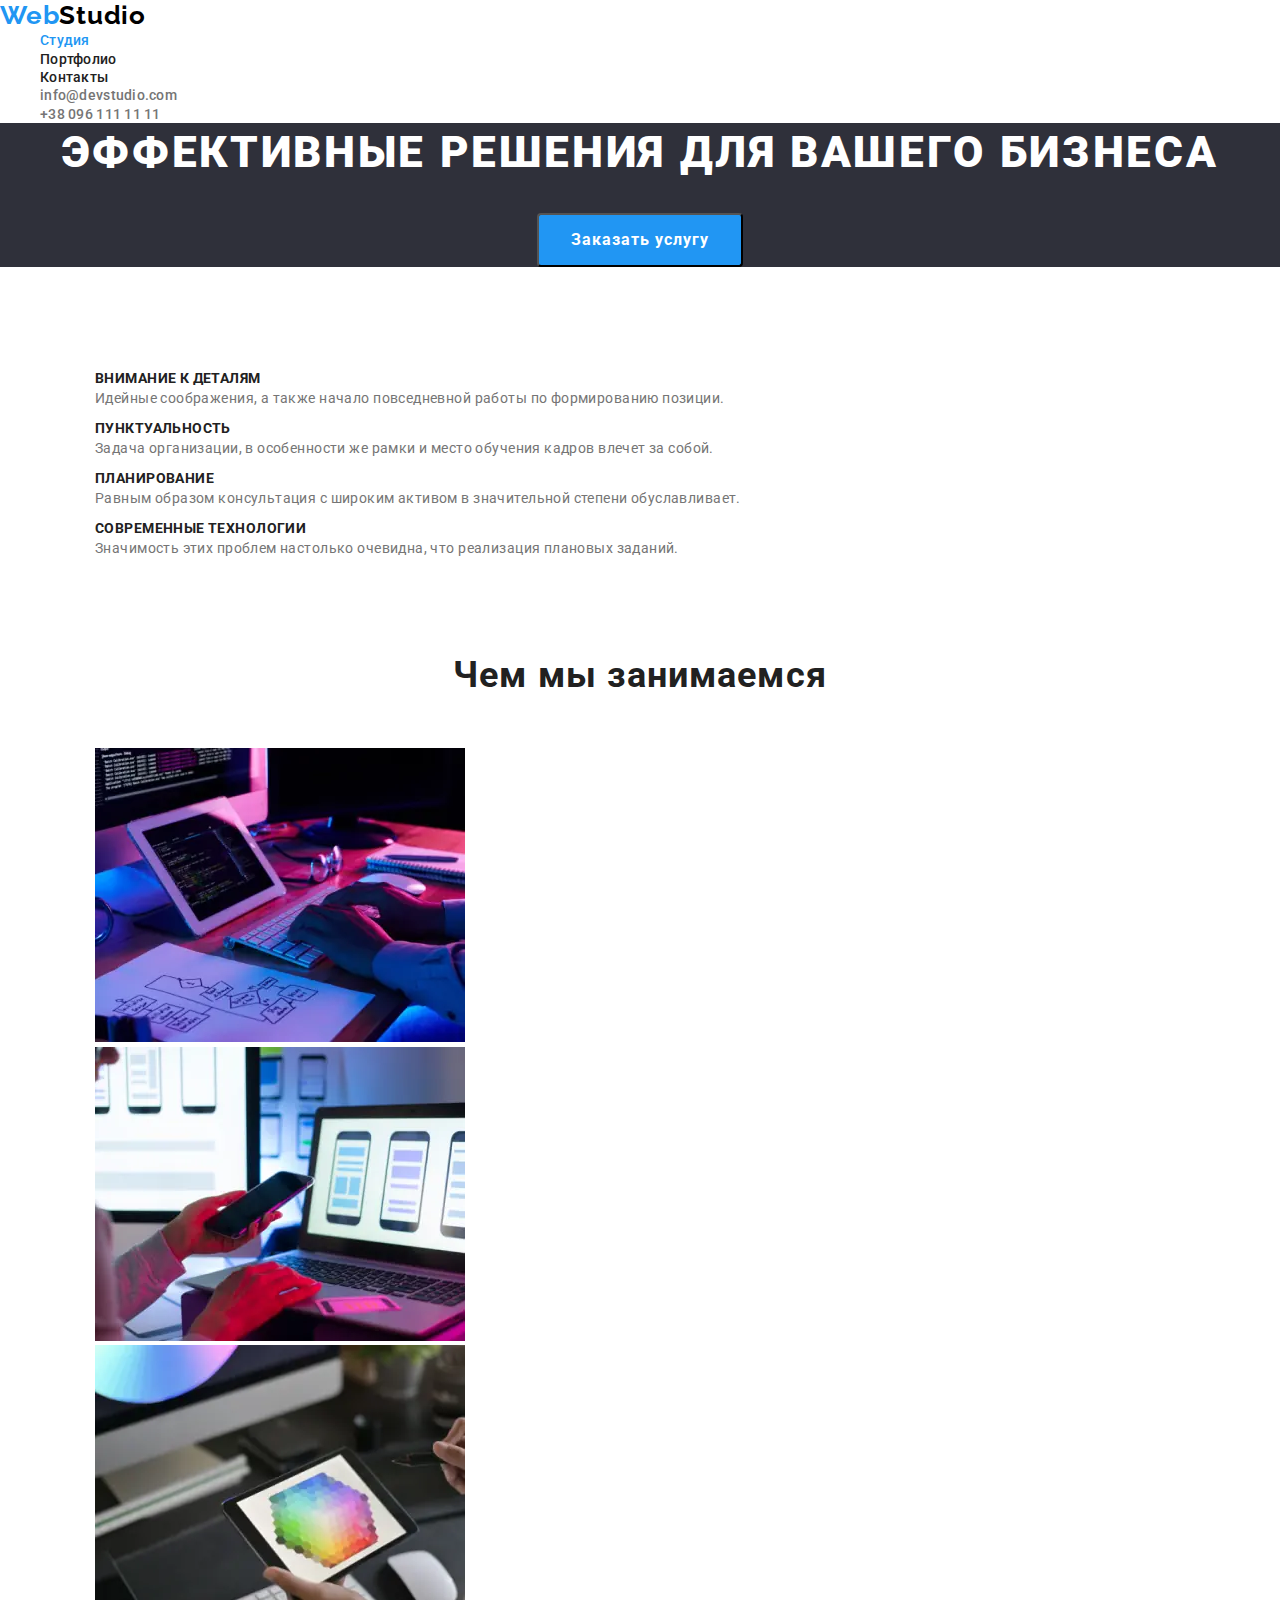
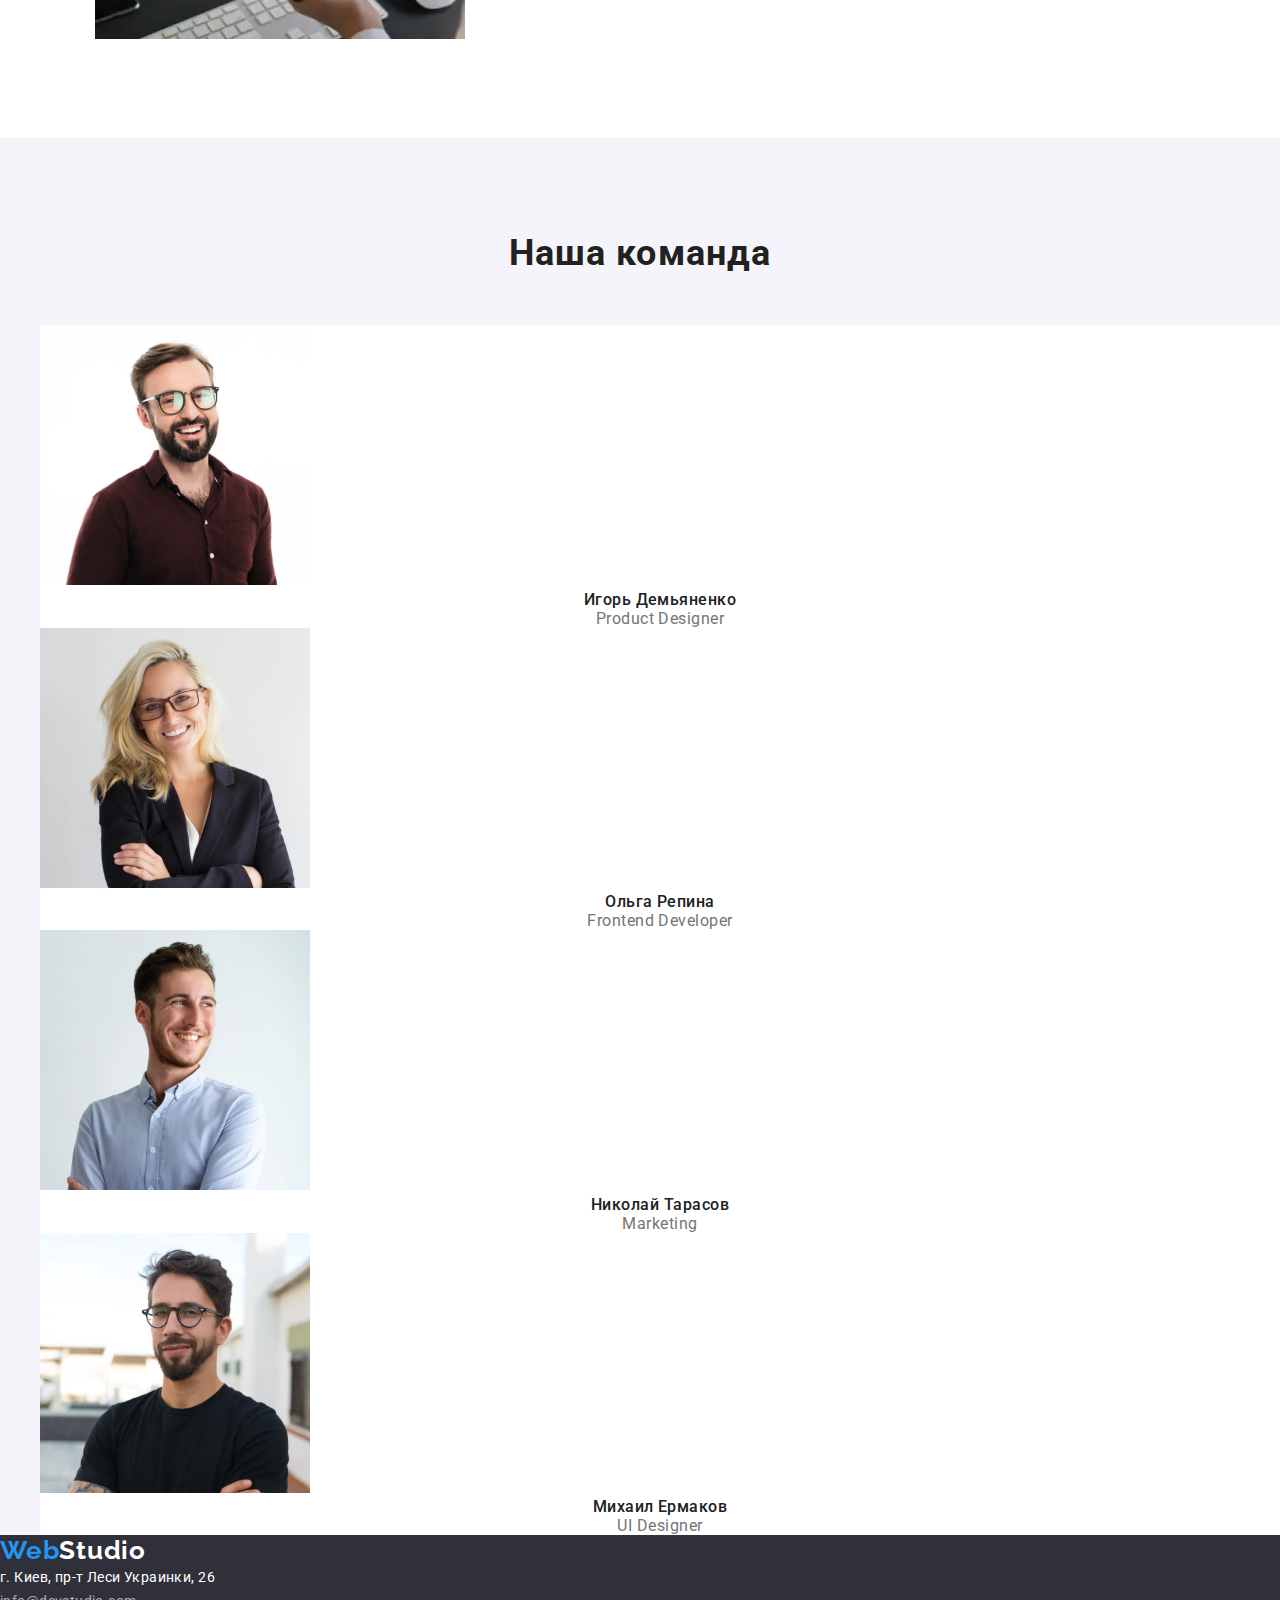
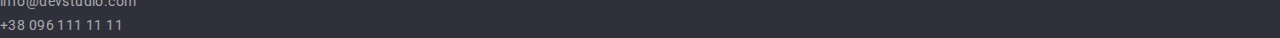
==== index.html @ 90b4efe0 "сделал отступы для 3 секций ( без Команда)" ====
<!DOCTYPE html>
<html lang="ru">
  <head>
    <meta charset="UTF-8" />
    <meta http-equiv="X-UA-Compatible" content="IE=edge" />
    <meta name="viewport" content="width=device-width, initial-scale=1.0" />
    <title>Студия</title>
    <link rel="preconnect" href="https://fonts.googleapis.com" />
    <link rel="preconnect" href="https://fonts.gstatic.com" crossorigin />
    <link
      href="https://fonts.googleapis.com/css2?family=Raleway:wght@700&family=Roboto:wght@400;500;700;900&display=swap"
      rel="stylesheet"
    />
    <link
      rel="stylesheet"
      href="https://cdnjs.cloudflare.com/ajax/libs/modern-normalize/1.1.0/modern-normalize.min.css"
    />
    <link rel="stylesheet" href="./css/styles.css" />
  </head>
  <body>
    <!--Хедер-->
    <header>
      <nav class="navigation">
        <a class="logo-link" href="./index.html">Web<span class="header-logo">Studio</span></a>
        <ul class="list">
          <li><a class="nav-links current" href="./index.html">Студия</a></li>
          <li><a class="nav-links" href="./portfolio.html">Портфолио</a></li>
          <li><a class="nav-links" href="Контакты">Контакты</a></li>
        </ul>
      </nav>
      <ul class="list">
        <li>
          <a class="active-links" href="mailto:info@devstudio.com">info@devstudio.com</a>
        </li>
        <li>
          <a class="active-links" href="tel:380961111111">+38 096 111 11 11</a>
        </li>
      </ul>
    </header>
    <main>
      <!--Герой-->
      <section class="hero">
        <h1 class="hero-title">Эффективные решения для вашего бизнеса</h1>
        <button class="hero-button" type="button">Заказать услугу</button>
      </section>
      <!--Преимущества-->
      <section class="benefits">
        <div class="container">
          <h2 class="section-title" hidden>Преимущества</h2>
          <ul class="list">
            <li>
              <h3 class="subtitle">Внимание к деталям</h3>
              <p class="text">
                Идейные соображения, а также начало повседневной работы по формированию позиции.
              </p>
            </li>
            <li>
              <h3 class="subtitle">Пунктуальность</h3>
              <p class="text">
                Задача организации, в особенности же рамки и место обучения кадров влечет за собой.
              </p>
            </li>
            <li>
              <h3 class="subtitle">Планирование</h3>
              <p class="text">
                Равным образом консультация с широким активом в значительной степени обуславливает.
              </p>
            </li>
            <li>
              <h3 class="subtitle">Современные технологии</h3>
              <p class="text">
                Значимость этих проблем настолько очевидна, что реализация плановых заданий.
              </p>
            </li>
          </ul>
        </div>
      </section>
      <!--Примеры работ-->
      <section class="gallery">
        <div class="container">
          <h2 class="section-title">Чем мы занимаемся</h2>
          <ul class="list">
            <li>
              <img
                class="gallery-img"
                src="./images/gallery/box-1-web.webp"
                alt="Комп"
                width="370"
                height="294"
              />
            </li>
            <li>
              <img
                class="gallery-img"
                src="./images/gallery/box-2-web.webp"
                alt="Смартфон"
                width="370"
                height="294"
              />
            </li>
            <li>
              <img
                class="gallery-img"
                src="./images/gallery/box-3-web.webp"
                alt="Планшет"
                width="370"
                height="294"
              />
            </li>
          </ul>
        </div>
      </section>
      <!--Команда-->
      <section class="team">
        <h2 class="section-title">Наша команда</h2>
        <ul class="list">
          <li class="item">
            <img
              class="member-img"
              src="./images/team/img-1-web.webp"
              alt="Игорь Демьяненко"
              width="270"
              height="260"
            />
            <h3 class="member">Игорь Демьяненко</h3>
            <p lang="en" class="text">Product Designer</p>
          </li>
          <li class="item">
            <img
              class="member-img"
              src="./images/team/img-2-web.webp"
              alt="Ольга Репина"
              width="270"
              height="260"
            />

            <h3 class="member">Ольга Репина</h3>
            <p lang="en" class="text">Frontend Developer</p>
          </li>
          <li class="item">
            <img
              class="member-img"
              src="./images/team/img-3-web.webp"
              alt="Николай Тарасов"
              width="270"
              height="260"
            />

            <h3 class="member">Николай Тарасов</h3>
            <p lang="en" class="text">Marketing</p>
          </li>
          <li class="item">
            <img
              class="member-img"
              src="./images/team/img-4-web.webp"
              alt="Михаил Ермаков"
              width="270"
              height="260"
            />

            <h3 class="member">Михаил Ермаков</h3>
            <p lang="en" class="text">UI Designer</p>
          </li>
        </ul>
      </section>
    </main>
    <!--Футер-->
    <footer class="footer">
      <a class="logo-link" href="./index.html">Web<span class="footer-logo">Studio</span></a>
      <address class="adress">
        <p class="text">г. Киев, пр-т Леси Украинки, 26</p>
        <a class="link" href="mailto:info@devstudio.com">info@devstudio.com</a><br />
        <a class="link" href="tel:+380961111111">+38 096 111 11 11</a>
      </address>
    </footer>
  </body>
</html>
---- css/styles.css ----
:root {
    --title-text-color: #212121;
    --primery-text-color: #757575;
    --accent-test-color: #FFFFFF;
    --accent-color: #2196F3;
    --hero-buton-hover: #188CE8;
    --primary-backgound-color: #FFFFFF;
    --main-backgound-color: #E5E5E5;
    --team-backgound-color: #F5F4FA;
    --footer-backgound-color: #2F303A;
    --heder-logo-color: #000000;
    --adress-color: rgba(255, 255, 255, 0.6)
    }
body {
    background-color:
     var(--primary-backgound-color);
     color: var(--primery-text-color);
     font-family: Roboto, sans-serif; 
}  
.list { list-style: none;
}
h1, h2, h3, p, ul {
    margin-bottom: 0px;
    margin-top: 0px;
   
}

/* лого */
.logo-link,
.header-logo,
.footer-logo {
font-family: Raleway;
font-weight: 700;
font-size: 26px;
line-height: 1.2;
letter-spacing: 0.03em;
text-decoration: none;
}
.logo-link {
    color: var(--accent-color);
}

.header-logo {
    color: var(--heder-logo-color);
}

.footer-logo {
    color: var(--accent-test-color);
}
/* навигация */
.nav-links,
.active-links {
    color:var(--title-text-color);
    font-weight: 500;
    font-size: 14px;
    line-height: 1.14;
    letter-spacing: 0.02em;
    text-decoration: none;
} 
.nav-links:hover,
.nav-links:focus {
   color: var(--accent-color);
}
.nav-links.current {
    color: var(--accent-color);
}

.active-links {
    color: var(--primery-text-color);
}
.active-links:hover, 
.active-links:focus {
    color: var(--accent-color);
}
/* герой */
.hero {
    background-color: #2F303A;
    text-align: center;
    margin-bottom: 94px;
}
.hero-title {
    color: var(--accent-test-color);
    font-weight: 900;
    font-size: 44px;
    line-height: 1.36;
    
    letter-spacing: 0.06em;
    text-transform: uppercase;
    padding-bottom: 30px;
}
.hero-button {
    color: var(--accent-test-color);
    background: var(--accent-color);
    font-family: inherit; 
    font-weight: 700;
    font-size: 16px;
    line-height: 1.87;
    letter-spacing: 0.06em;
    cursor: pointer;
    border-radius: 4px;
    padding: 10px 32px;
}
.hero-button:hover,
.hero-button:focus {
    background-color:var(--hero-buton-hover);
}

/* секции */
.section-title {
    color: var(--title-text-color);
    font-weight: 700;
    font-size: 36px;
    line-height: 1.22;
    text-align: center;
    letter-spacing: 0.03em;
    padding-bottom: 50px;
}
.container {
    width: 1200px;
    margin-left: auto;
    margin-right: auto;
    padding-left: 15px;
    padding-right: 15px;
   
    margin-bottom: 94px;
}
/* Преимущества */
.benefits {
  
}
.benefits .subtitle {
    color: var(--title-text-color);
}
.benefits .subtitle {
    font-weight: 700;
    font-size: 14px;
    line-height: 1.14;
    letter-spacing: 0.03em;
    text-transform: uppercase;
    padding-top: 10px;
}
.benefits .text {
    font-size: 14px;
    line-height: 1.71;
    letter-spacing: 0.03em;
}
/* Команда */
.team {
    background-color: var(--team-backgound-color);
}
.team .section-title  {
    padding-top: 94px;
}
.team .item {
    background: var(--primary-backgound-color);
}
.team .member {
    color: var(--title-text-color);
    font-weight: 500;
    font-size: 16px;
    line-height: 1.19;  
    text-align: center;
    letter-spacing: 0.03em;
}
    .team .text {
    font-size: 16px;
    line-height: 1.19;
    text-align: center;
    letter-spacing: 0.03em;
} 

/* футер */
.footer {
    background-color: var(--footer-backgound-color);
}
.adress {
    font-style: normal;
    font-size: 14px;
    line-height: 1.71;
    letter-spacing: 0.03em;
}
.adress .text {
    color: var(--accent-test-color);
}
.adress .link {
    color: var(--adress-color);
    text-decoration: none;
}
/* клопки порфолио */
.active-btn {
    background-color:var(--team-backgound-color);
    color: var(--title-text-color);
    font-family: inherit;
    font-weight: 500;
    font-size: 16px;
    line-height: 1.62;
    letter-spacing: 0.03em;
    cursor: pointer;
    border-radius: 4px;
    padding: 6px 22px;
}
.active-btn.current {
    color: var(--accent-test-color); 
    background-color: var(--accent-color);
}
.active-btn:hover,
.active-btn:focus {
    background-color: var(--accent-color);
    color:var(--accent-test-color);    
}
/* работы */
.works .link {
    text-decoration: none;
}
.work-title {
    color: var(--title-text-color);
    font-weight: 700;
    font-size: 18px;
    line-height: 2;
    letter-spacing: 0.06em;
}
.work-text {
    color: var(--primery-text-color);
    font-size: 16px;
    line-height: 1.88;
    letter-spacing: 0.03em;
}





/* цвет второстепенного текста #212121*/
/* цвет заголовков текста #757575 */
/* цвет акцента #2196F3 */
/* цвет белого текста #FFFFFF */
/* цвет черной части лого в хедере #000000 */
/* цвет основного main фона #FFFFFF */
/* цвет основного main фона #E5E5E5 */
/* цвет дополнтительного фона #F5F4FA */
/* цвет фона хедера #FFFFFF */
/* цвет фона футера #2F303A */
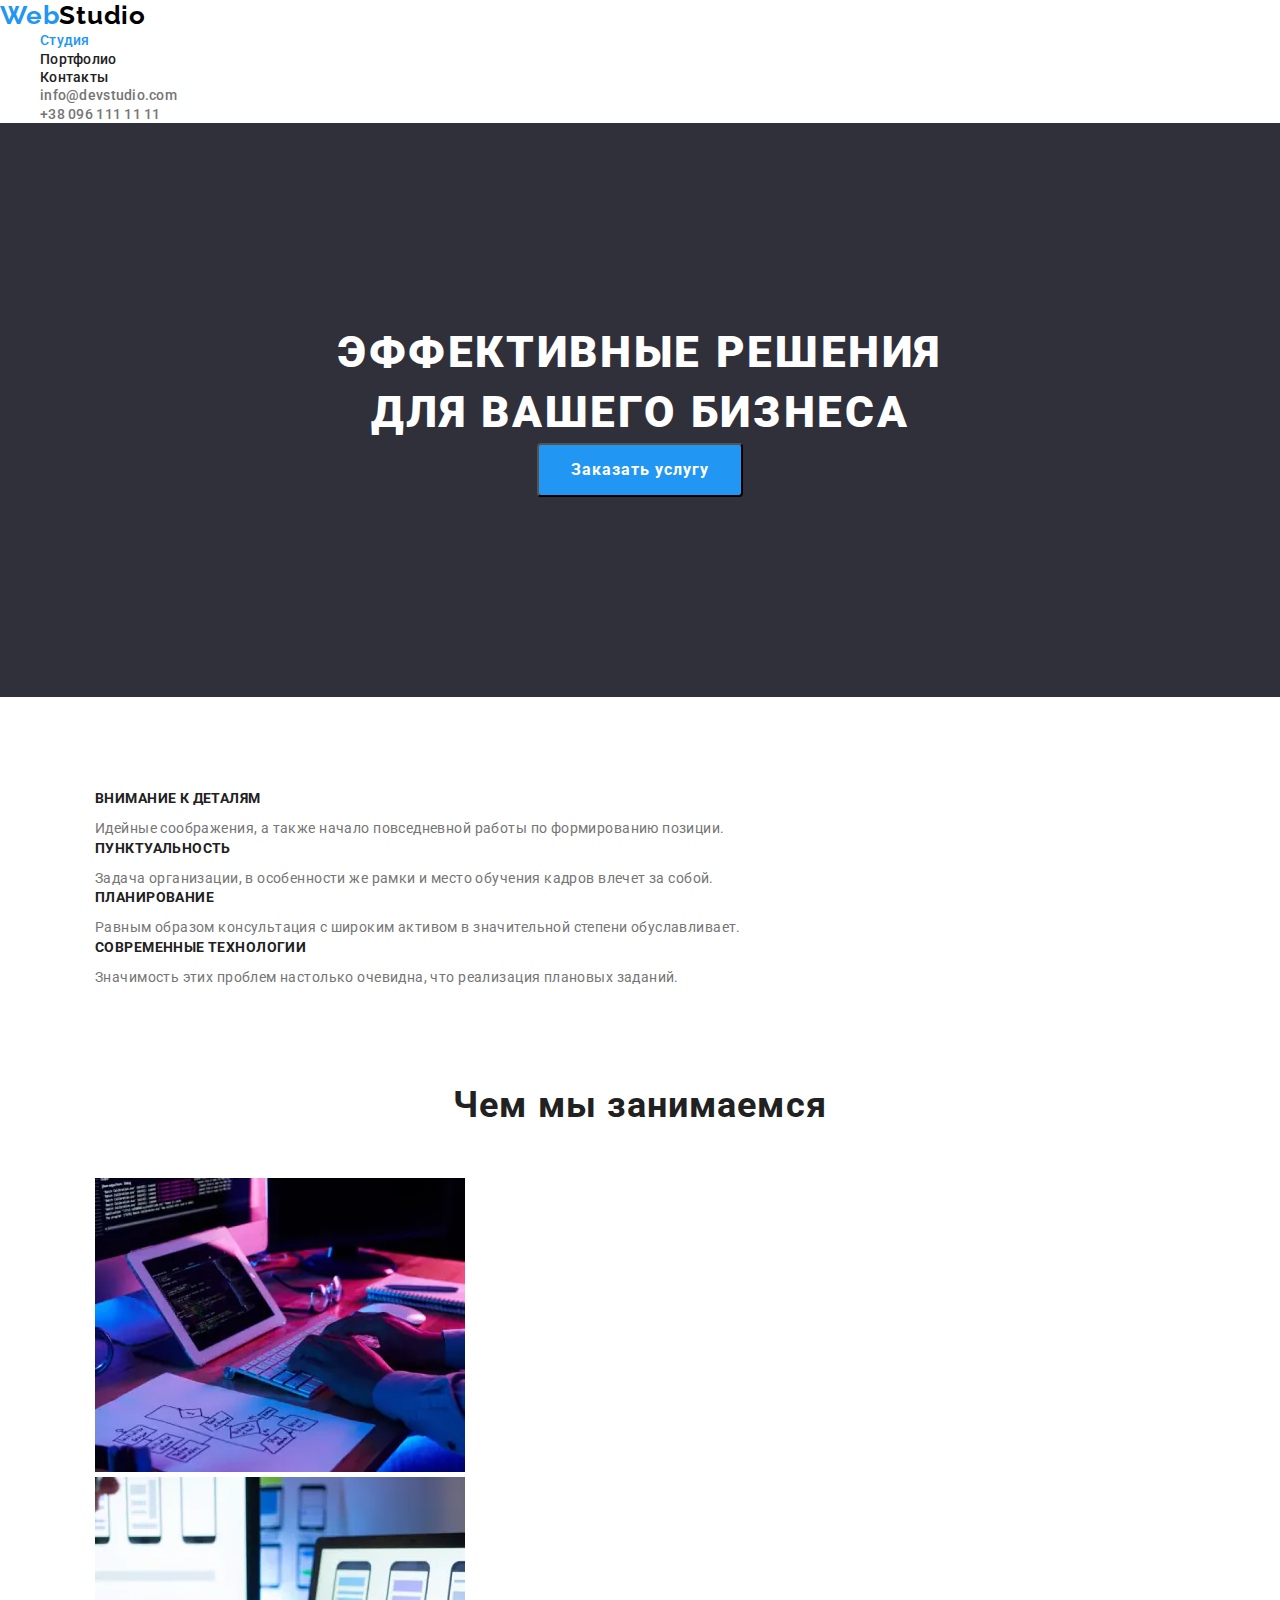
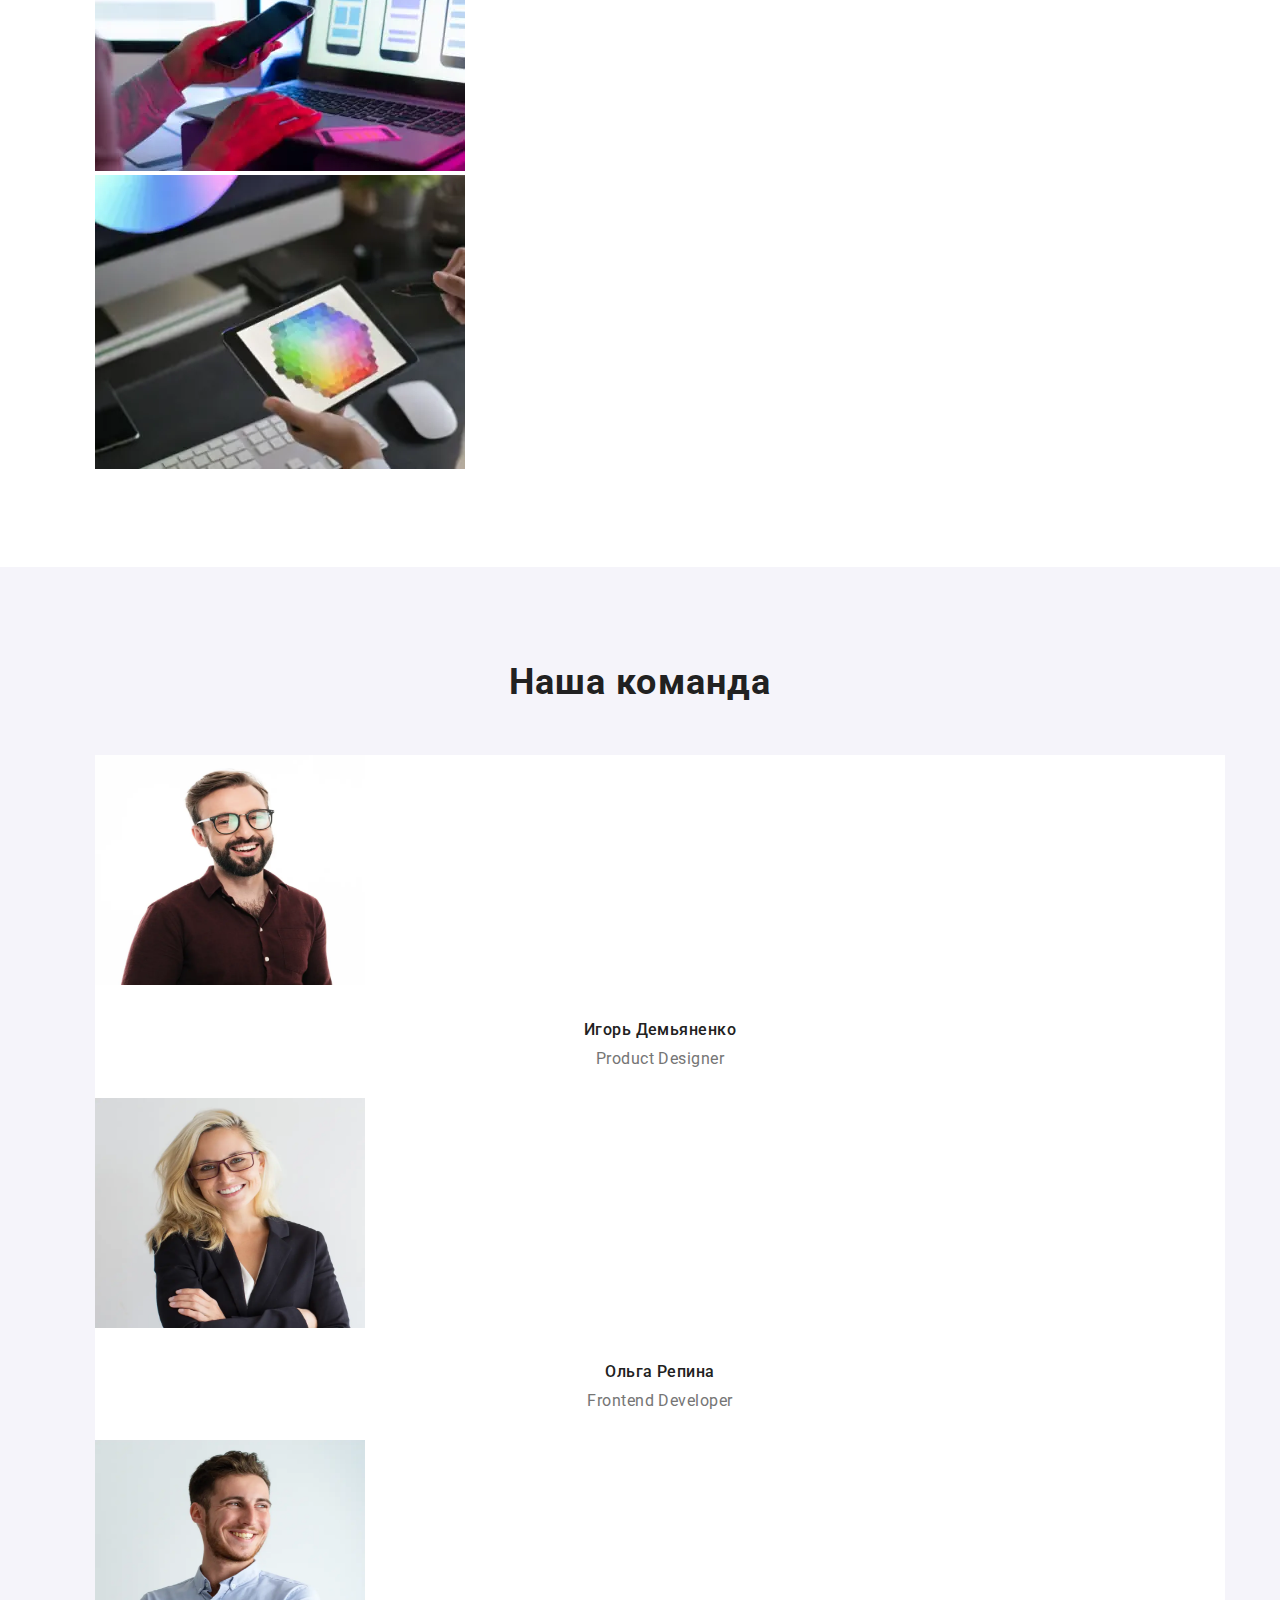
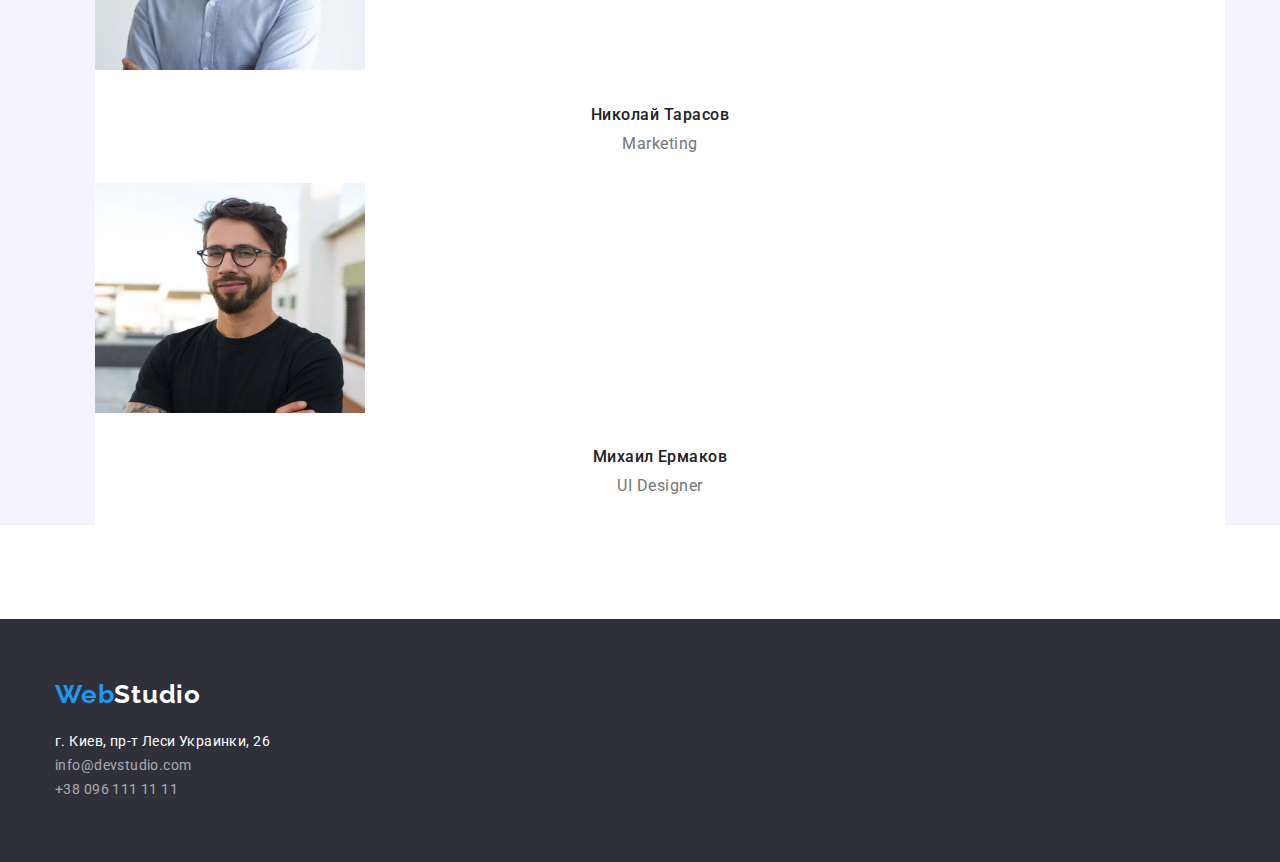
==== commit f311dad7: "сделал отступы Команда и футер" ====
--- a/index.html
+++ b/index.html
@@ -40,8 +40,13 @@
     <main>
       <!--Герой-->
       <section class="hero">
-        <h1 class="hero-title">Эффективные решения для вашего бизнеса</h1>
-        <button class="hero-button" type="button">Заказать услугу</button>
+        <div class="container">
+          <h1 class="hero-title">
+            Эффективные решения <br />
+            для вашего бизнеса
+          </h1>
+          <button class="hero-button" type="button">Заказать услугу</button>
+        </div>
       </section>
       <!--Преимущества-->
       <section class="benefits">
@@ -112,66 +117,70 @@
       </section>
       <!--Команда-->
       <section class="team">
-        <h2 class="section-title">Наша команда</h2>
-        <ul class="list">
-          <li class="item">
-            <img
-              class="member-img"
-              src="./images/team/img-1-web.webp"
-              alt="Игорь Демьяненко"
-              width="270"
-              height="260"
-            />
-            <h3 class="member">Игорь Демьяненко</h3>
-            <p lang="en" class="text">Product Designer</p>
-          </li>
-          <li class="item">
-            <img
-              class="member-img"
-              src="./images/team/img-2-web.webp"
-              alt="Ольга Репина"
-              width="270"
-              height="260"
-            />
+        <div class="container">
+          <h2 class="section-title">Наша команда</h2>
+          <ul class="list">
+            <li class="item">
+              <img
+                class="member-img"
+                src="./images/team/img-1-web.webp"
+                alt="Игорь Демьяненко"
+                width="270"
+                height="260"
+              />
+              <h3 class="member">Игорь Демьяненко</h3>
+              <p lang="en" class="text">Product Designer</p>
+            </li>
+            <li class="item">
+              <img
+                class="member-img"
+                src="./images/team/img-2-web.webp"
+                alt="Ольга Репина"
+                width="270"
+                height="260"
+              />
 
-            <h3 class="member">Ольга Репина</h3>
-            <p lang="en" class="text">Frontend Developer</p>
-          </li>
-          <li class="item">
-            <img
-              class="member-img"
-              src="./images/team/img-3-web.webp"
-              alt="Николай Тарасов"
-              width="270"
-              height="260"
-            />
+              <h3 class="member">Ольга Репина</h3>
+              <p lang="en" class="text">Frontend Developer</p>
+            </li>
+            <li class="item">
+              <img
+                class="member-img"
+                src="./images/team/img-3-web.webp"
+                alt="Николай Тарасов"
+                width="270"
+                height="260"
+              />
 
-            <h3 class="member">Николай Тарасов</h3>
-            <p lang="en" class="text">Marketing</p>
-          </li>
-          <li class="item">
-            <img
-              class="member-img"
-              src="./images/team/img-4-web.webp"
-              alt="Михаил Ермаков"
-              width="270"
-              height="260"
-            />
+              <h3 class="member">Николай Тарасов</h3>
+              <p lang="en" class="text">Marketing</p>
+            </li>
+            <li class="item">
+              <img
+                class="member-img"
+                src="./images/team/img-4-web.webp"
+                alt="Михаил Ермаков"
+                width="270"
+                height="260"
+              />
 
-            <h3 class="member">Михаил Ермаков</h3>
-            <p lang="en" class="text">UI Designer</p>
-          </li>
-        </ul>
+              <h3 class="member">Михаил Ермаков</h3>
+              <p lang="en" class="text">UI Designer</p>
+            </li>
+          </ul>
+        </div>
       </section>
     </main>
     <!--Футер-->
     <footer class="footer">
-      <a class="logo-link" href="./index.html">Web<span class="footer-logo">Studio</span></a>
-      <address class="adress">
-        <p class="text">г. Киев, пр-т Леси Украинки, 26</p>
-        <a class="link" href="mailto:info@devstudio.com">info@devstudio.com</a><br />
-        <a class="link" href="tel:+380961111111">+38 096 111 11 11</a>
-      </address>
+      <div class="footer-container">
+        <a class="logo-link" href="./index.html">Web<span class="footer-logo">Studio</span></a>
+        <address class="adress">
+          <p class="text">г. Киев, пр-т Леси Украинки, 26</p>
+          <a class="link" href="mailto:info@devstudio.com">info@devstudio.com</a><br />
+          <a class="link" href="tel:+380961111111">+38 096 111 11 11</a>
+        </address>
+      </div>
     </footer>
   </body>
 </html>
--- a/css/styles.css
+++ b/css/styles.css
@@ -24,7 +24,7 @@
     margin-top: 0px;
    
 }
-
+/* heder */
 /* лого */
 .logo-link,
 .header-logo,
@@ -47,7 +47,6 @@
 .footer-logo {
     color: var(--accent-test-color);
 }
-/* навигация */
 .nav-links,
 .active-links {
     color:var(--title-text-color);
@@ -75,18 +74,20 @@
 /* герой */
 .hero {
     background-color: #2F303A;
-    text-align: center;
-    margin-bottom: 94px;
-}
+}
+.hero .container {
+    text-align: center;
+    padding-top: 200px;
+    padding-bottom: 200px;
+}
+
 .hero-title {
     color: var(--accent-test-color);
     font-weight: 900;
     font-size: 44px;
     line-height: 1.36;
-    
     letter-spacing: 0.06em;
     text-transform: uppercase;
-    padding-bottom: 30px;
 }
 .hero-button {
     color: var(--accent-test-color);
@@ -121,7 +122,6 @@
     margin-right: auto;
     padding-left: 15px;
     padding-right: 15px;
-   
     margin-bottom: 94px;
 }
 /* Преимущества */
@@ -137,7 +137,7 @@
     line-height: 1.14;
     letter-spacing: 0.03em;
     text-transform: uppercase;
-    padding-top: 10px;
+    padding-bottom: 10px;
 }
 .benefits .text {
     font-size: 14px;
@@ -154,6 +154,9 @@
 .team .item {
     background: var(--primary-backgound-color);
 }
+.member-img {
+    padding-bottom: 30px;
+}
 .team .member {
     color: var(--title-text-color);
     font-weight: 500;
@@ -161,23 +164,34 @@
     line-height: 1.19;  
     text-align: center;
     letter-spacing: 0.03em;
+    padding-bottom: 10px;
 }
     .team .text {
     font-size: 16px;
     line-height: 1.19;
     text-align: center;
     letter-spacing: 0.03em;
+    padding-bottom: 30px;
+    
 } 
 
 /* футер */
 .footer {
     background-color: var(--footer-backgound-color);
 }
+.footer-container {
+    width: 1200px;
+    margin-left: auto;
+    margin-right: auto;
+    padding: 60px 15px;
+    }
+
 .adress {
     font-style: normal;
     font-size: 14px;
     line-height: 1.71;
-    letter-spacing: 0.03em;
+    letter-spacing: 0.03em; 
+    padding-top: 20px; 
 }
 .adress .text {
     color: var(--accent-test-color);
@@ -185,6 +199,7 @@
 .adress .link {
     color: var(--adress-color);
     text-decoration: none;
+    padding-top: 9px;
 }
 /* клопки порфолио */
 .active-btn {
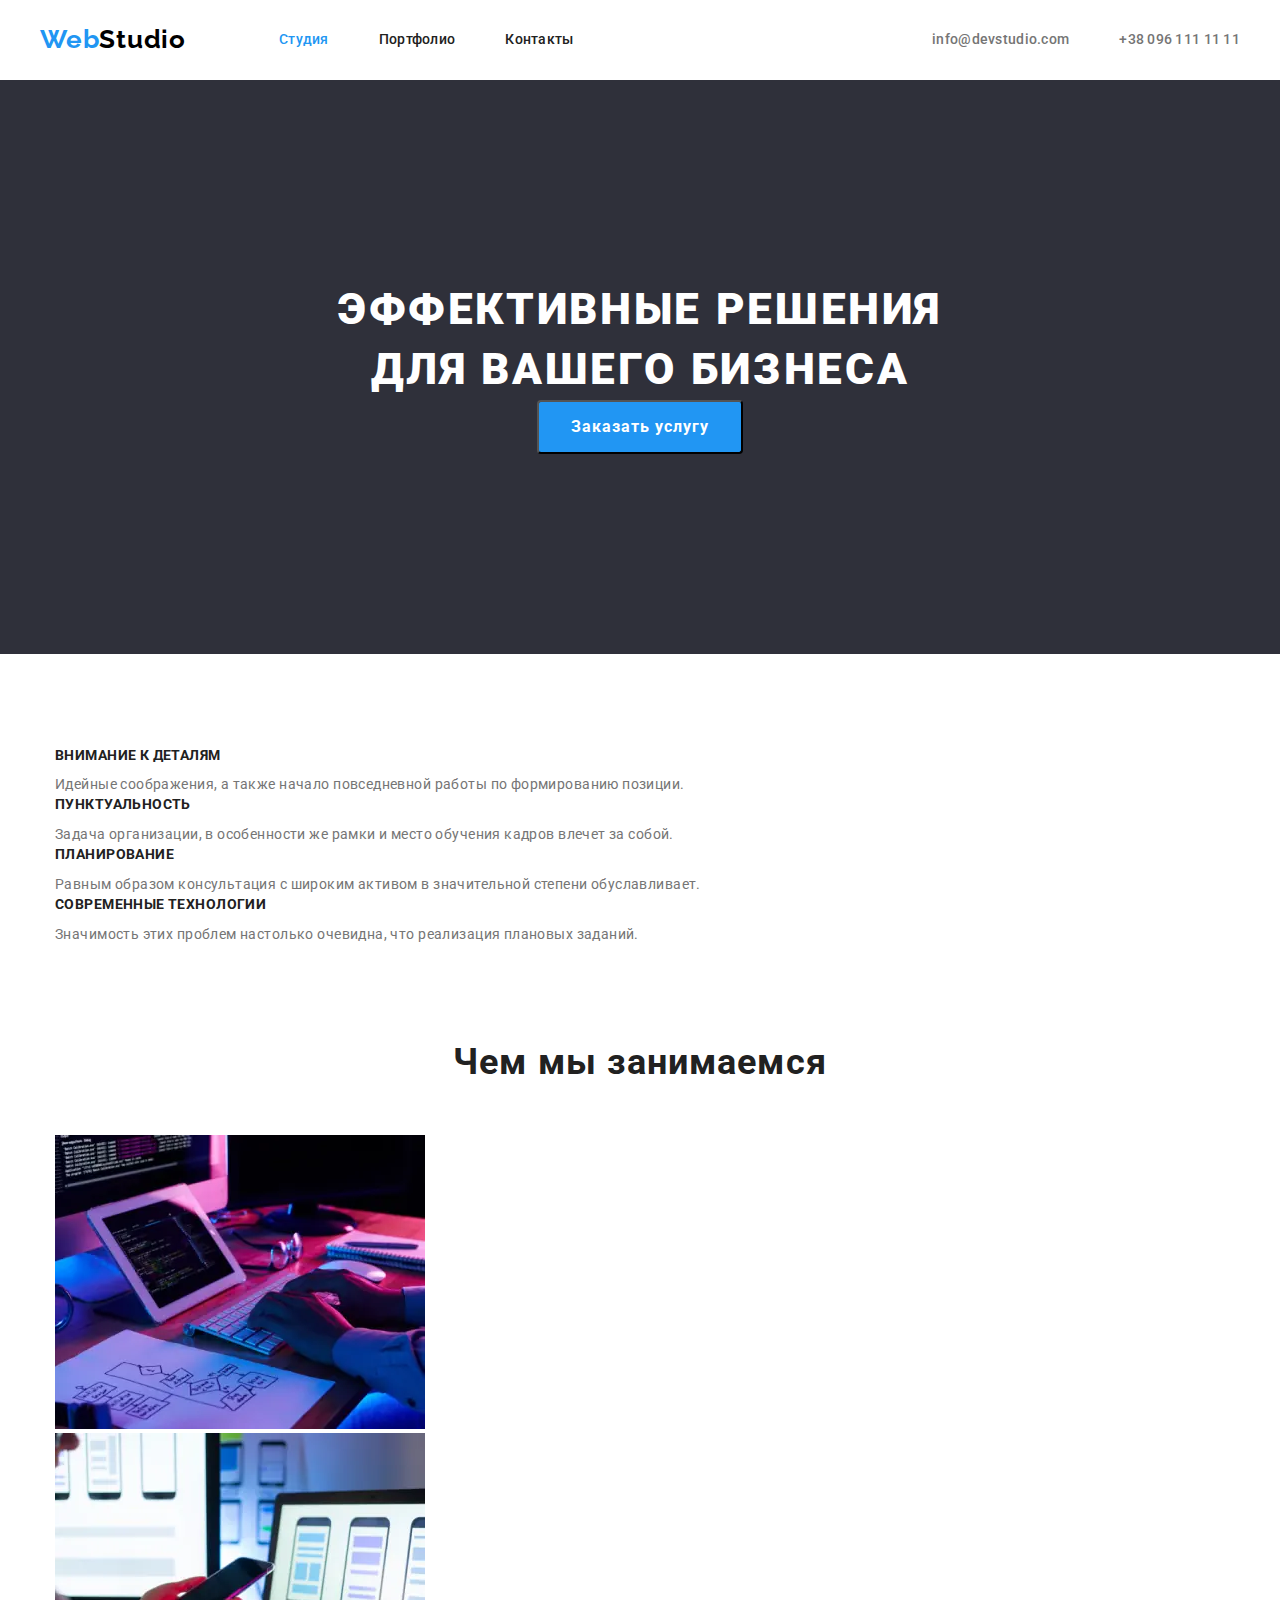
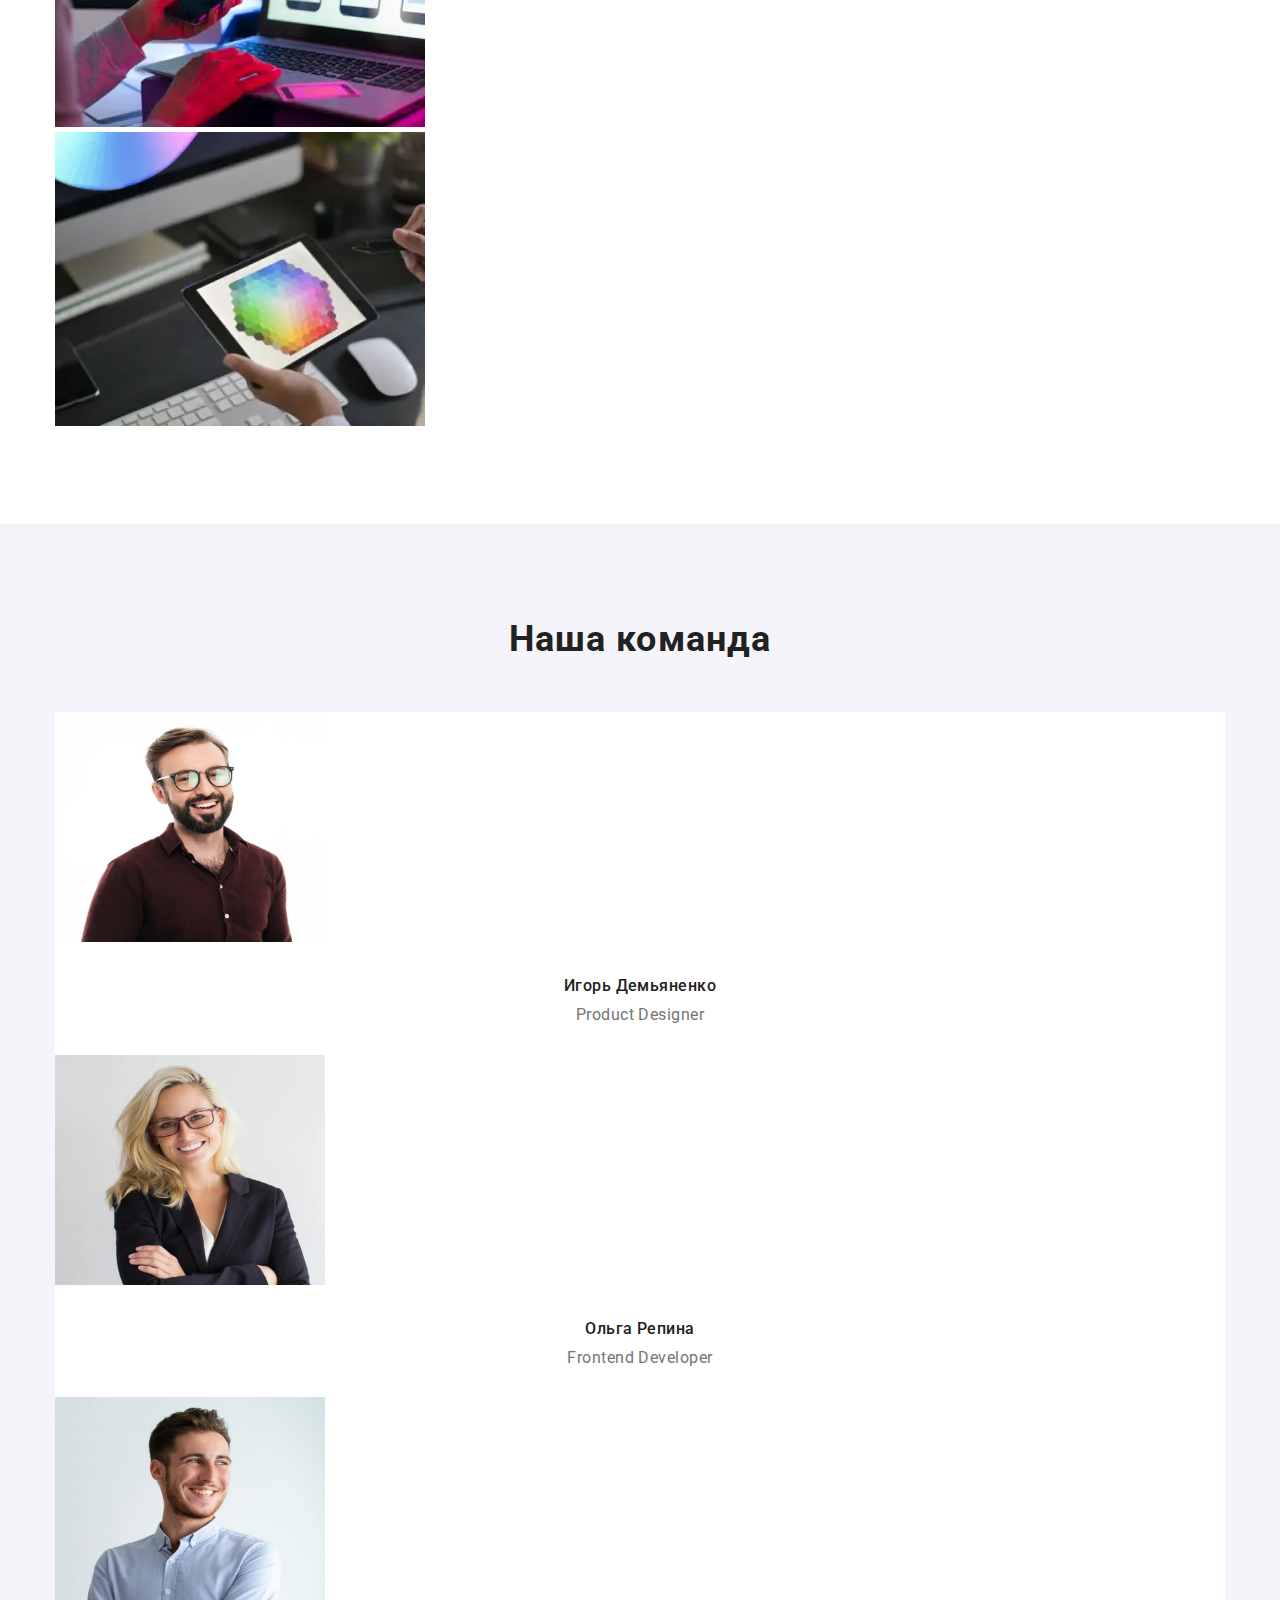
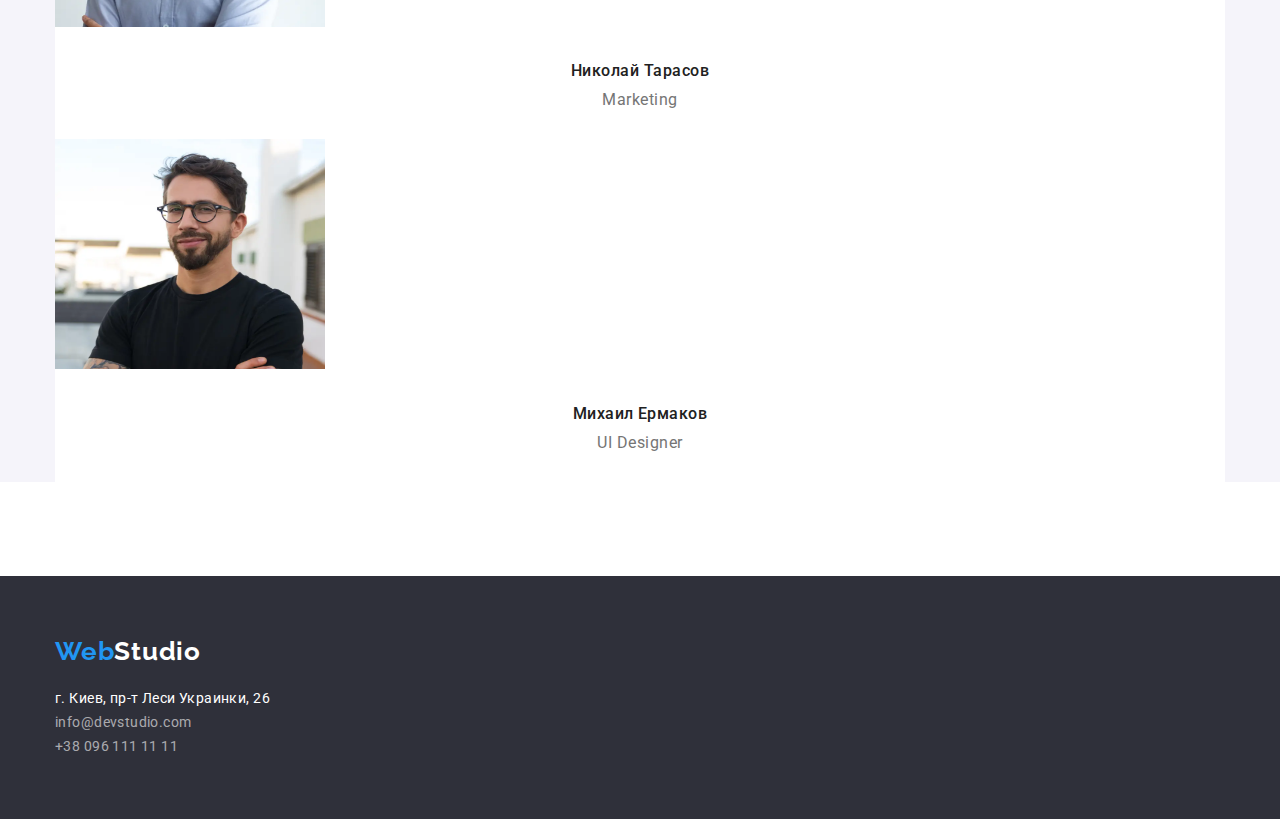
==== commit 98161d0b: "сделал хедер" ====
--- a/index.html
+++ b/index.html
@@ -20,22 +20,24 @@
   <body>
     <!--Хедер-->
     <header>
-      <nav class="navigation">
+      <div class="header-container">
         <a class="logo-link" href="./index.html">Web<span class="header-logo">Studio</span></a>
-        <ul class="list">
-          <li><a class="nav-links current" href="./index.html">Студия</a></li>
-          <li><a class="nav-links" href="./portfolio.html">Портфолио</a></li>
-          <li><a class="nav-links" href="Контакты">Контакты</a></li>
+        <nav class="nav">
+          <ul class="list">
+            <li class="item"><a class="nav-links current" href="./index.html">Студия</a></li>
+            <li class="item"><a class="nav-links" href="./portfolio.html">Портфолио</a></li>
+            <li class="item"><a class="nav-links" href="Контакты">Контакты</a></li>
+          </ul>
+        </nav>
+        <ul class="active-list">
+          <li class="item">
+            <a class="active-links" href="mailto:info@devstudio.com">info@devstudio.com</a>
+          </li>
+          <li class="item">
+            <a class="active-links" href="tel:380961111111">+38 096 111 11 11</a>
+          </li>
         </ul>
-      </nav>
-      <ul class="list">
-        <li>
-          <a class="active-links" href="mailto:info@devstudio.com">info@devstudio.com</a>
-        </li>
-        <li>
-          <a class="active-links" href="tel:380961111111">+38 096 111 11 11</a>
-        </li>
-      </ul>
+      </div>
     </header>
     <main>
       <!--Герой-->
--- a/css/styles.css
+++ b/css/styles.css
@@ -17,14 +17,24 @@
      color: var(--primery-text-color);
      font-family: Roboto, sans-serif; 
 }  
-.list { list-style: none;
+.list {
+    list-style: none;
+    padding-left: 0px;
 }
 h1, h2, h3, p, ul {
     margin-bottom: 0px;
     margin-top: 0px;
    
 }
-/* heder */
+/* header */
+
+.header-container {
+    display: flex;
+    align-items: center;
+    width: 1200px;
+    margin-left: auto;
+    margin-right: auto;
+    }
 /* лого */
 .logo-link,
 .header-logo,
@@ -47,8 +57,33 @@
 .footer-logo {
     color: var(--accent-test-color);
 }
+.nav .list
+ {
+    display: flex;
+    margin-left: 93px;
+   
+}
+.nav .item
+ {
+    margin-right: 50px;
+}
+.nav .item:last-child {
+margin-right: 0px;
+}
+.active-list {
+    display: flex;
+    list-style: none;
+    margin-left: auto;
+}
+.active-list .item +.item {
+    margin-left: 50px;
+}
 .nav-links,
 .active-links {
+    display: block;
+    padding-top: 32px;
+    padding-bottom: 32px;
+    
     color:var(--title-text-color);
     font-weight: 500;
     font-size: 14px;
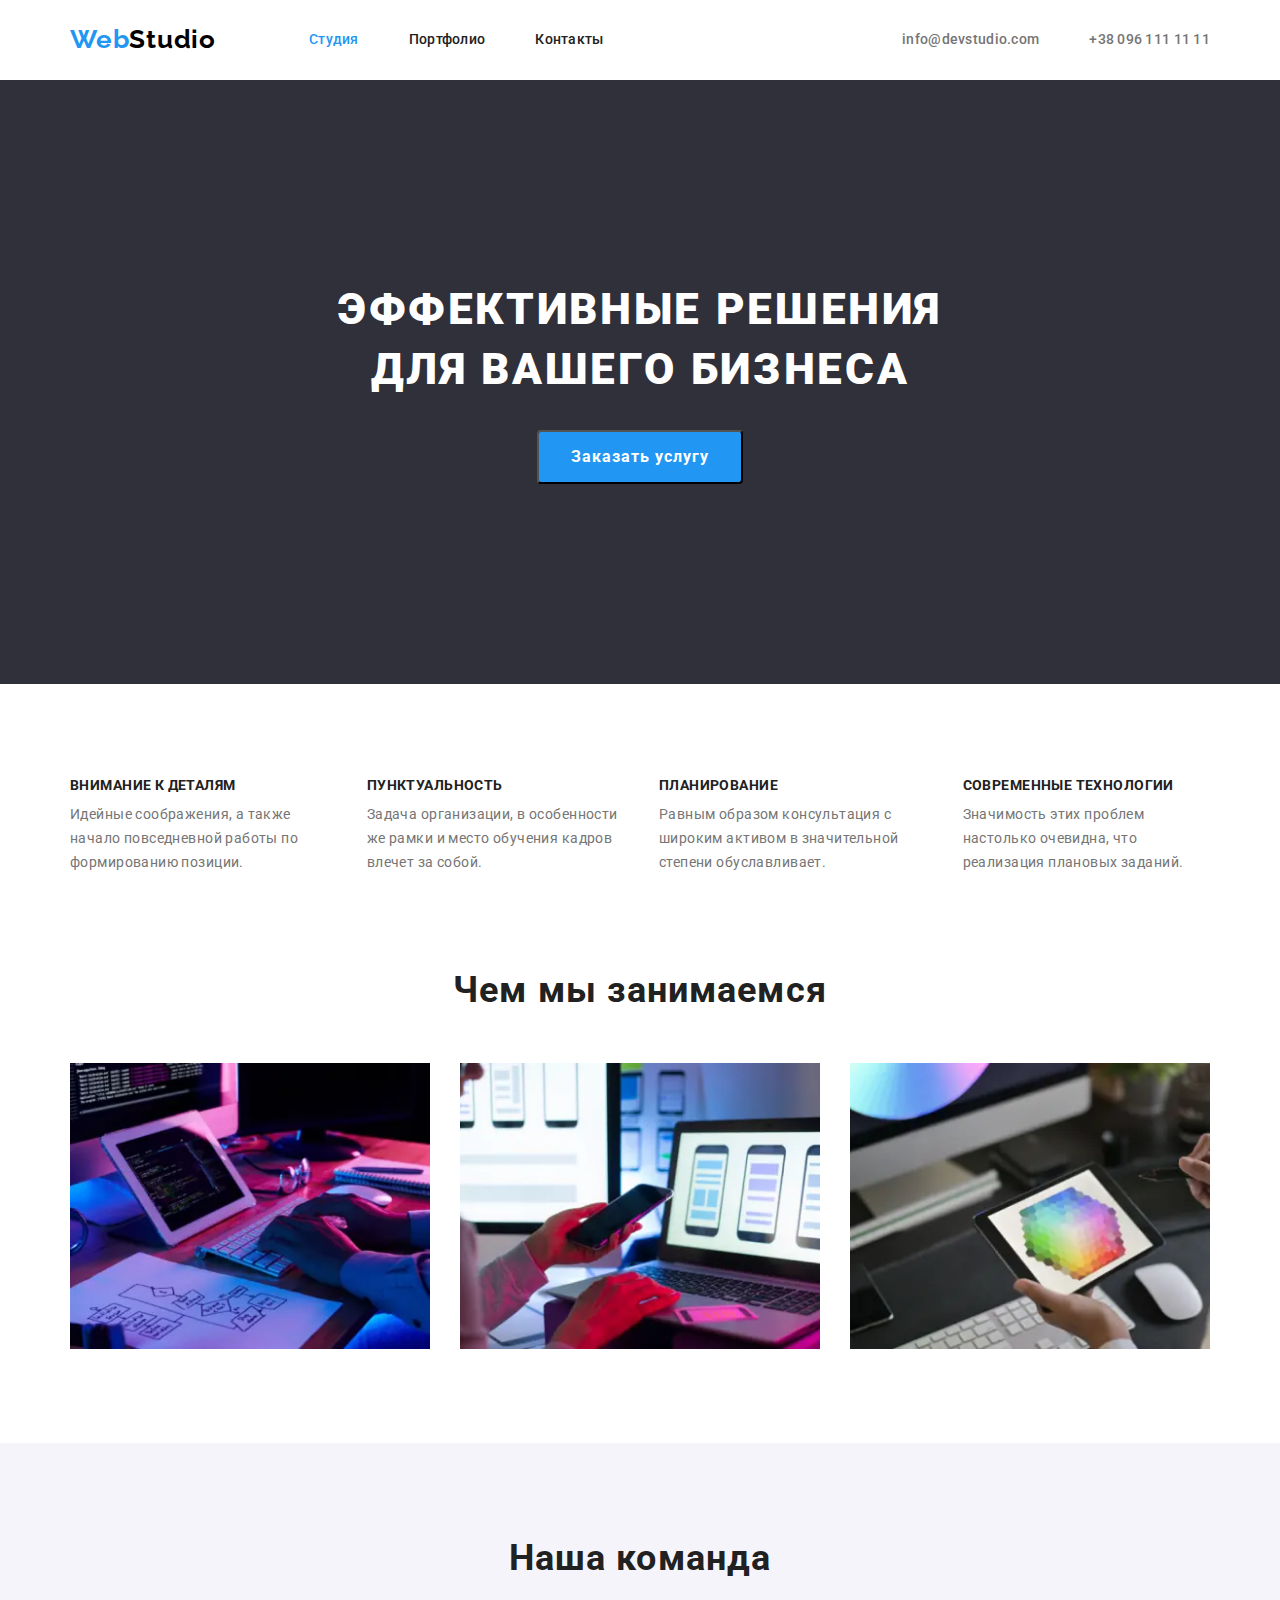
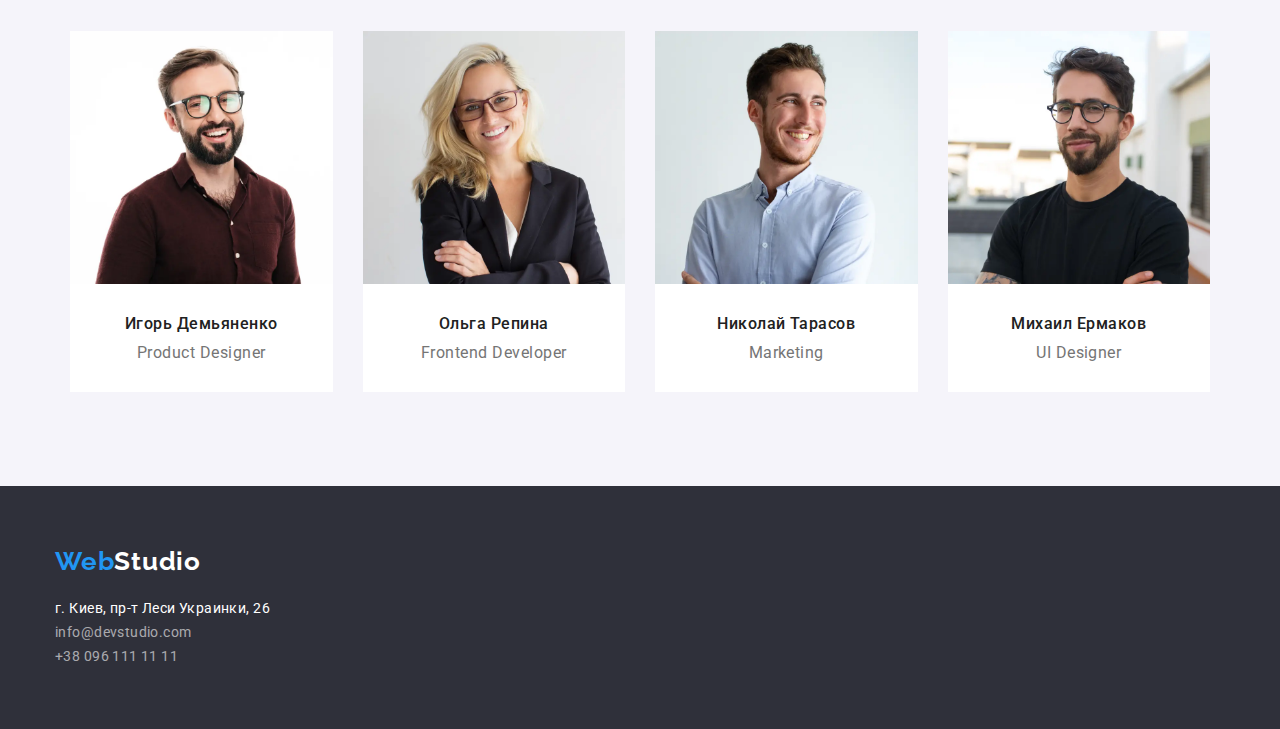
==== commit 0737e090: "сделал 1 страницу" ====
--- a/index.html
+++ b/index.html
@@ -55,25 +55,25 @@
         <div class="container">
           <h2 class="section-title" hidden>Преимущества</h2>
           <ul class="list">
-            <li>
+            <li class="item">
               <h3 class="subtitle">Внимание к деталям</h3>
               <p class="text">
                 Идейные соображения, а также начало повседневной работы по формированию позиции.
               </p>
             </li>
-            <li>
+            <li class="item">
               <h3 class="subtitle">Пунктуальность</h3>
               <p class="text">
                 Задача организации, в особенности же рамки и место обучения кадров влечет за собой.
               </p>
             </li>
-            <li>
+            <li class="item">
               <h3 class="subtitle">Планирование</h3>
               <p class="text">
                 Равным образом консультация с широким активом в значительной степени обуславливает.
               </p>
             </li>
-            <li>
+            <li class="item">
               <h3 class="subtitle">Современные технологии</h3>
               <p class="text">
                 Значимость этих проблем настолько очевидна, что реализация плановых заданий.
@@ -87,7 +87,7 @@
         <div class="container">
           <h2 class="section-title">Чем мы занимаемся</h2>
           <ul class="list">
-            <li>
+            <li class="item">
               <img
                 class="gallery-img"
                 src="./images/gallery/box-1-web.webp"
@@ -96,7 +96,7 @@
                 height="294"
               />
             </li>
-            <li>
+            <li class="item">
               <img
                 class="gallery-img"
                 src="./images/gallery/box-2-web.webp"
@@ -105,7 +105,7 @@
                 height="294"
               />
             </li>
-            <li>
+            <li class="item">
               <img
                 class="gallery-img"
                 src="./images/gallery/box-3-web.webp"
--- a/css/styles.css
+++ b/css/styles.css
@@ -23,17 +23,23 @@
 }
 h1, h2, h3, p, ul {
     margin-bottom: 0px;
-    margin-top: 0px;
-   
+    margin-top: 0px; 
+}
+img {
+    display: block;
+    max-width: 100%;
+    height: auto;
 }
 /* header */
 
 .header-container {
     display: flex;
     align-items: center;
-    width: 1200px;
+    width: 1170px;
     margin-left: auto;
     margin-right: auto;
+    padding-right: 15px;
+    padding-left: 15px;
     }
 /* лого */
 .logo-link,
@@ -117,6 +123,7 @@
 }
 
 .hero-title {
+    padding-bottom: 30px;
     color: var(--accent-test-color);
     font-weight: 900;
     font-size: 44px;
@@ -152,61 +159,95 @@
     padding-bottom: 50px;
 }
 .container {
-    width: 1200px;
-    margin-left: auto;
+    box-sizing: border-box;
+    width: 1170px;
     margin-right: auto;
+    margin-left: auto;
+    padding-top: 94px;
+    padding-right: 15px; 
+    padding-bottom: 94px;
     padding-left: 15px;
-    padding-right: 15px;
-    margin-bottom: 94px;
 }
 /* Преимущества */
-.benefits {
-  
+.benefits .list {
+    display: flex;
+}
+.benefits .item {
+    margin-right: 30px;
+}
+
+.benefits .item:last-child {
+    margin-right: 0px;
 }
 .benefits .subtitle {
     color: var(--title-text-color);
 }
 .benefits .subtitle {
+    text-transform: uppercase;
+    padding-bottom: 10px;
     font-weight: 700;
     font-size: 14px;
     line-height: 1.14;
     letter-spacing: 0.03em;
-    text-transform: uppercase;
-    padding-bottom: 10px;
+    
 }
 .benefits .text {
     font-size: 14px;
     line-height: 1.71;
     letter-spacing: 0.03em;
 }
+/* Галерея */
+.gallery .container {
+    padding-top: 0px;
+}
+.gallery .list {
+    display: flex;
+}
+
+.gallery .item {
+    margin-right: 30px;
+}
+
+.gallery .item:last-child {
+    margin-right: 0px;
+}
 /* Команда */
+.team .list {
+    display: flex;
+}
+
+.team .item {
+    margin-right: 30px;
+    background: var(--primary-backgound-color);
+}
+
+.team .item:last-child {
+    margin-right: 0px;
+}
 .team {
     background-color: var(--team-backgound-color);
 }
-.team .section-title  {
-    padding-top: 94px;
-}
-.team .item {
-    background: var(--primary-backgound-color);
-}
+
 .member-img {
     padding-bottom: 30px;
 }
 .team .member {
+    padding-bottom: 10px;
     color: var(--title-text-color);
     font-weight: 500;
     font-size: 16px;
     line-height: 1.19;  
     text-align: center;
     letter-spacing: 0.03em;
-    padding-bottom: 10px;
+    
 }
     .team .text {
+    padding-bottom: 30px;
     font-size: 16px;
     line-height: 1.19;
     text-align: center;
     letter-spacing: 0.03em;
-    padding-bottom: 30px;
+    
     
 } 
 
@@ -215,29 +256,45 @@
     background-color: var(--footer-backgound-color);
 }
 .footer-container {
+    padding: 60px 15px;
     width: 1200px;
     margin-left: auto;
     margin-right: auto;
-    padding: 60px 15px;
     }
 
 .adress {
+    padding-top: 20px;
     font-style: normal;
     font-size: 14px;
     line-height: 1.71;
-    letter-spacing: 0.03em; 
-    padding-top: 20px; 
+    letter-spacing: 0.03em;  
 }
 .adress .text {
     color: var(--accent-test-color);
 }
 .adress .link {
+    padding-top: 9px;
     color: var(--adress-color);
-    text-decoration: none;
-    padding-top: 9px;
-}
+    text-decoration: none; 
+}
+/* Портфолио */
+/* .works .list {
+    display: flex;
+    list-style: none;
+    margin-left: auto;
+    margin-right: auto;
+}
+.works .button {
+    margin-right: 8px;
+}
+
+.works .button:last-child {
+    margin-right: 0px;
+}  */
 /* клопки порфолио */
 .active-btn {
+    border-radius: 4px;
+    padding: 6px 22px;
     background-color:var(--team-backgound-color);
     color: var(--title-text-color);
     font-family: inherit;
@@ -246,8 +303,6 @@
     line-height: 1.62;
     letter-spacing: 0.03em;
     cursor: pointer;
-    border-radius: 4px;
-    padding: 6px 22px;
 }
 .active-btn.current {
     color: var(--accent-test-color); 
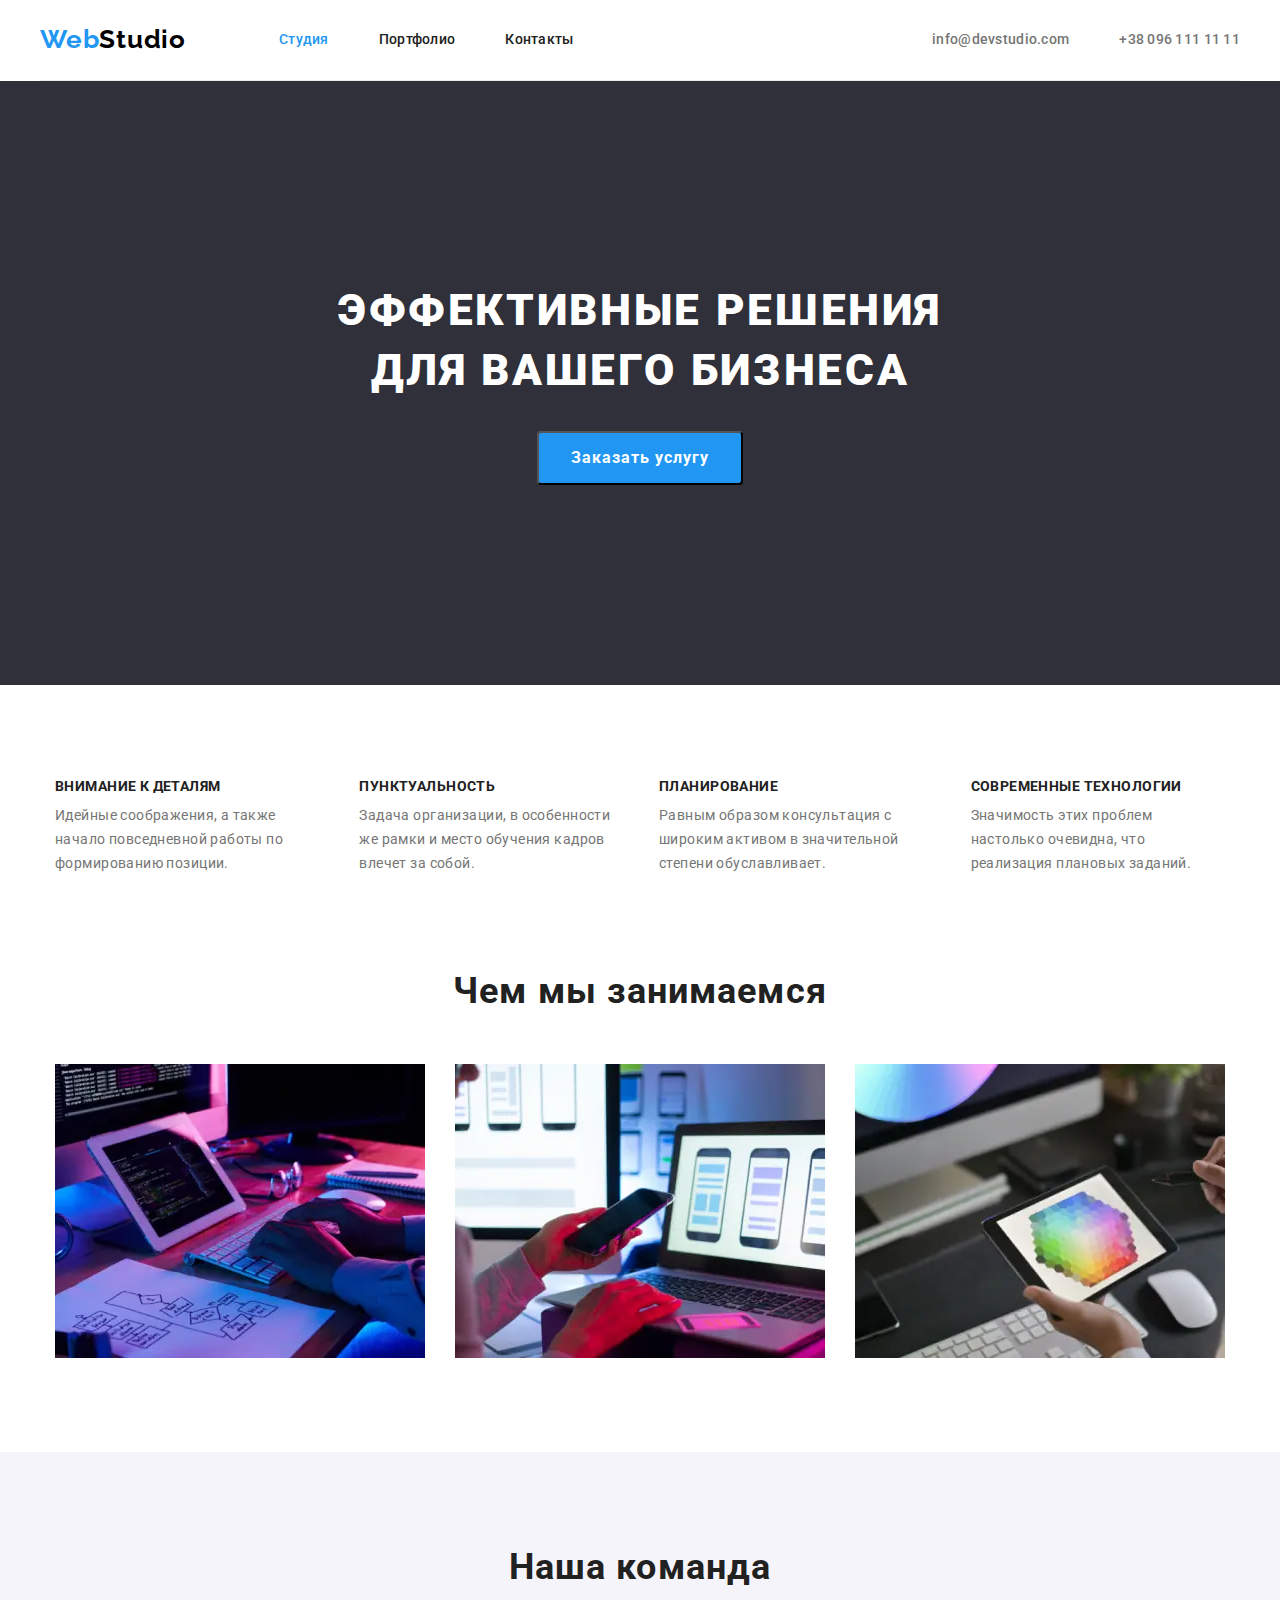
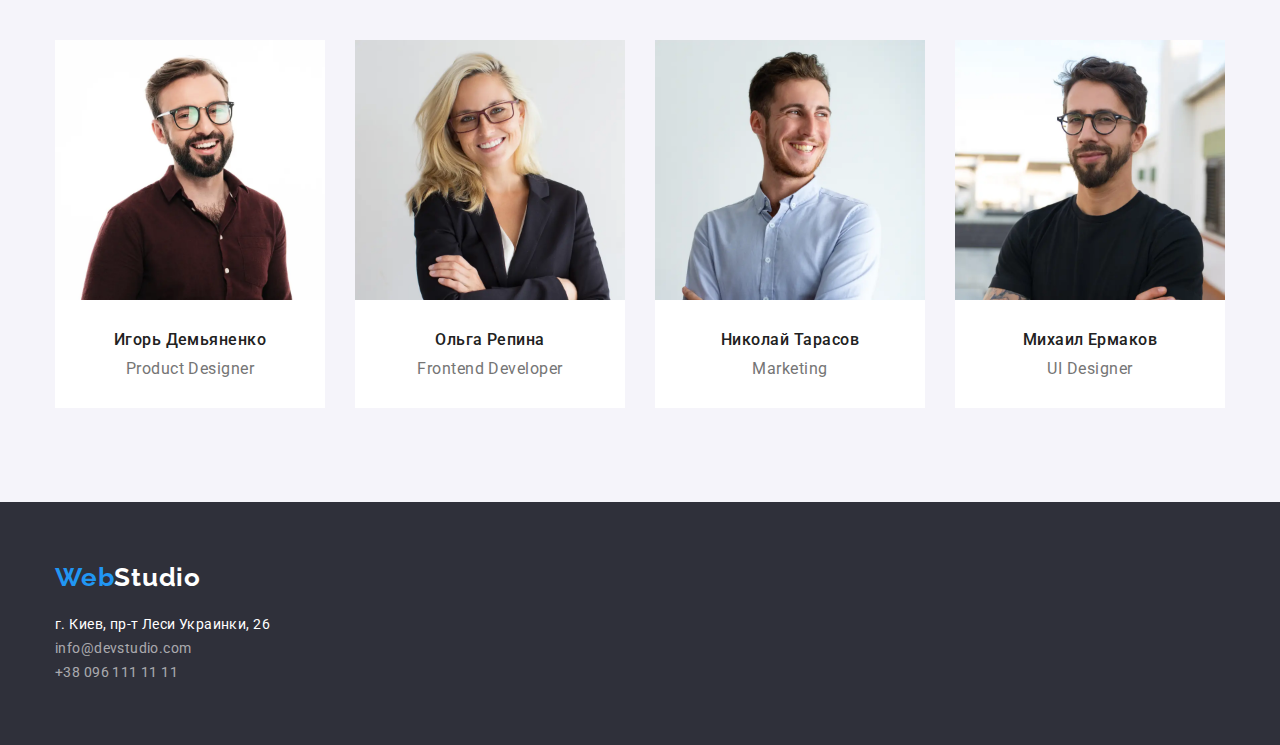
==== commit a284648e: "сделал сетку" ====
--- a/index.html
+++ b/index.html
@@ -19,8 +19,8 @@
   </head>
   <body>
     <!--Хедер-->
-    <header>
-      <div class="header-container">
+    <header class="header">
+      <div class="container">
         <a class="logo-link" href="./index.html">Web<span class="header-logo">Studio</span></a>
         <nav class="nav">
           <ul class="list">
--- a/css/styles.css
+++ b/css/styles.css
@@ -9,7 +9,11 @@
     --team-backgound-color: #F5F4FA;
     --footer-backgound-color: #2F303A;
     --heder-logo-color: #000000;
-    --adress-color: rgba(255, 255, 255, 0.6)
+    --adress-color: rgba(255, 255, 255, 0.6);
+    --border-header-color: #ECECEC;
+    --border-card-color: #EEEEEE;
+
+    /* --card-site-gar: 30px;  */
     }
 body {
     background-color:
@@ -19,27 +23,36 @@
 }  
 .list {
     list-style: none;
+    padding-right: 0px;
     padding-left: 0px;
+    margin: 0;
 }
 h1, h2, h3, p, ul {
-    margin-bottom: 0px;
-    margin-top: 0px; 
+    margin: 0px;
+    
 }
 img {
     display: block;
     max-width: 100%;
     height: auto;
 }
+.container {
+    box-sizing: border-box;
+    width: 1200px;
+    margin-right: auto;
+    margin-left: auto;
+    padding-top: 94px;
+    padding-right: 15px;
+    padding-bottom: 94px;
+    padding-left: 15px;
+}
 /* header */
 
-.header-container {
-    display: flex;
-    align-items: center;
-    width: 1170px;
-    margin-left: auto;
-    margin-right: auto;
-    padding-right: 15px;
-    padding-left: 15px;
+.header .container {
+    display: flex;
+    align-items:center;
+    padding: 0;
+    border-bottom: 1px solid var(--border-header-color);
     }
 /* лого */
 .logo-link,
@@ -158,16 +171,7 @@
     letter-spacing: 0.03em;
     padding-bottom: 50px;
 }
-.container {
-    box-sizing: border-box;
-    width: 1170px;
-    margin-right: auto;
-    margin-left: auto;
-    padding-top: 94px;
-    padding-right: 15px; 
-    padding-bottom: 94px;
-    padding-left: 15px;
-}
+
 /* Преимущества */
 .benefits .list {
     display: flex;
@@ -278,20 +282,31 @@
     text-decoration: none; 
 }
 /* Портфолио */
-/* .works .list {
-    display: flex;
-    list-style: none;
-    margin-left: auto;
-    margin-right: auto;
-}
-.works .button {
+.work .container {
+    margin-top: 94px;
+}
+
+.work .list {
+     display: flex;
+     align-items: center;
+     justify-content: center;
+     flex-wrap: wrap;
+     padding: 0;
+     margin: 0;
+     list-style: none;
+     /* margin-left: calc(-1 * var(--card-set-gap));
+     margin-top: calc(-1 * var(--card-set-gap));  */
+  }
+  /* клопки порфолио */
+.work .button {
     margin-right: 8px;
-}
-
-.works .button:last-child {
+    padding-bottom: 50px;
+} 
+
+.work .button:last-child {
     margin-right: 0px;
-}  */
-/* клопки порфолио */
+}  
+
 .active-btn {
     border-radius: 4px;
     padding: 6px 22px;
@@ -314,17 +329,45 @@
     color:var(--accent-test-color);    
 }
 /* работы */
-.works .link {
+.work .item {
+    /* flex-basis: calc(100% / 3 - var(--card-set-gap)); */
+       margin-right: 30px;
+      margin-bottom: 30px; 
+} 
+.work .item:nth-child(3n + 3) {
+      margin-right: 0px;
+}
+    
+.work .item:nth-last-child(-n + 3) {
+    margin-bottom: 0px;
+ }
+
+.work .link {
     text-decoration: none;
-}
-.work-title {
+  
+}
+ .work .img {
+   display: block;
+    max-width: 100%;
+    height: auto;
+} 
+.card-text {
+padding: 20px 24px;
+border-right: 1px solid var(--border-card-color);
+border-bottom: 1px solid var(--border-card-color);
+border-left: 1px solid var(--border-card-color);
+}
+
+.work .title {
+    margin-bottom: 4px;
     color: var(--title-text-color);
     font-weight: 700;
     font-size: 18px;
     line-height: 2;
     letter-spacing: 0.06em;
 }
-.work-text {
+.work .text {
+    
     color: var(--primery-text-color);
     font-size: 16px;
     line-height: 1.88;
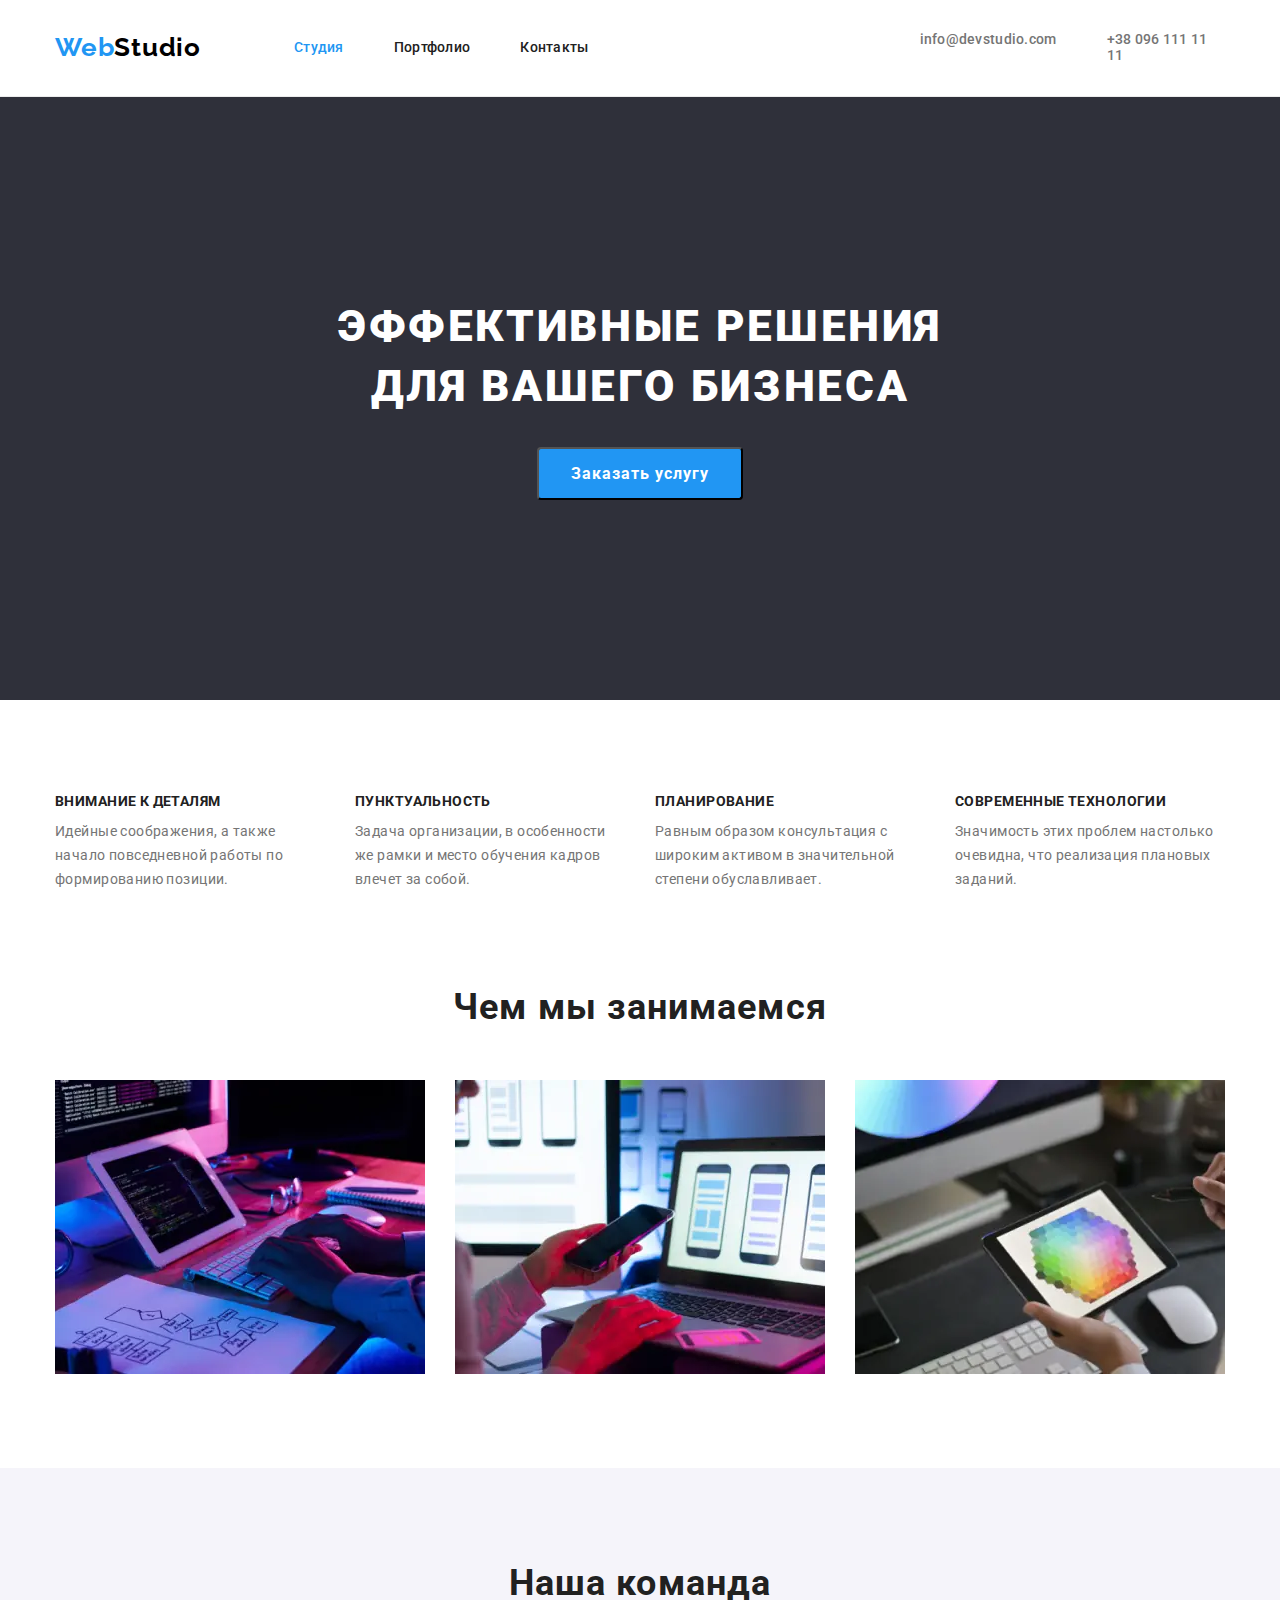
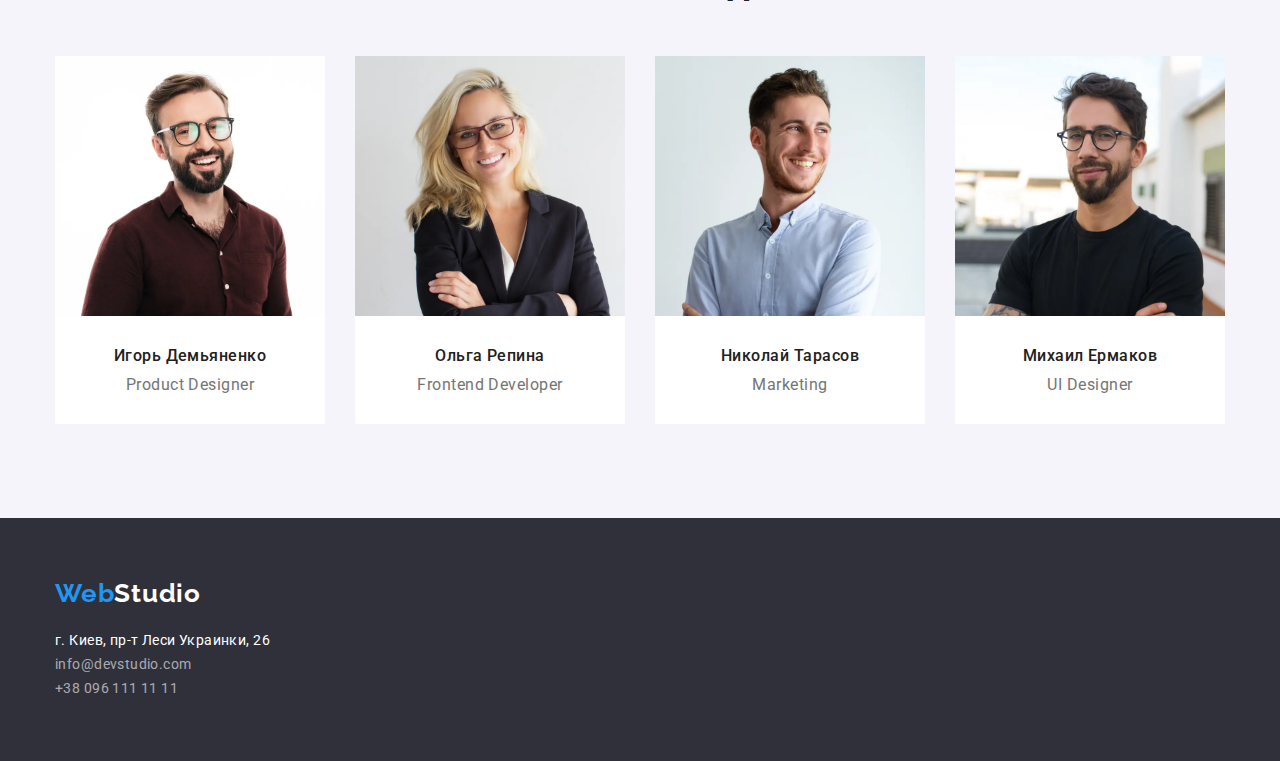
==== commit 5e4527f5: "исправил ошибки по домашке и футер" ====
--- a/index.html
+++ b/index.html
@@ -29,7 +29,7 @@
             <li class="item"><a class="nav-links" href="Контакты">Контакты</a></li>
           </ul>
         </nav>
-        <ul class="active-list">
+        <ul class="list">
           <li class="item">
             <a class="active-links" href="mailto:info@devstudio.com">info@devstudio.com</a>
           </li>
@@ -43,17 +43,14 @@
       <!--Герой-->
       <section class="hero">
         <div class="container">
-          <h1 class="hero-title">
-            Эффективные решения <br />
-            для вашего бизнеса
-          </h1>
+          <h1 class="hero-title">Эффективные решения для вашего бизнеса</h1>
           <button class="hero-button" type="button">Заказать услугу</button>
         </div>
       </section>
       <!--Преимущества-->
       <section class="benefits">
         <div class="container">
-          <h2 class="section-title" hidden>Преимущества</h2>
+          <h2 class="section-title visually-hidden">Преимущества</h2>
           <ul class="list">
             <li class="item">
               <h3 class="subtitle">Внимание к деталям</h3>
@@ -130,8 +127,10 @@
                 width="270"
                 height="260"
               />
-              <h3 class="member">Игорь Демьяненко</h3>
-              <p lang="en" class="text">Product Designer</p>
+              <div class="team-description">
+                <h3 class="member">Игорь Демьяненко</h3>
+                <p lang="en" class="text">Product Designer</p>
+              </div>
             </li>
             <li class="item">
               <img
@@ -141,10 +140,12 @@
                 width="270"
                 height="260"
               />
+              <div class="team-description">
+                <h3 class="member">Ольга Репина</h3>
+                <p lang="en" class="text">Frontend Developer</p>
+              </div>
+            </li>
 
-              <h3 class="member">Ольга Репина</h3>
-              <p lang="en" class="text">Frontend Developer</p>
-            </li>
             <li class="item">
               <img
                 class="member-img"
@@ -153,9 +154,10 @@
                 width="270"
                 height="260"
               />
-
-              <h3 class="member">Николай Тарасов</h3>
-              <p lang="en" class="text">Marketing</p>
+              <div class="team-description">
+                <h3 class="member">Николай Тарасов</h3>
+                <p lang="en" class="text">Marketing</p>
+              </div>
             </li>
             <li class="item">
               <img
@@ -165,9 +167,10 @@
                 width="270"
                 height="260"
               />
-
-              <h3 class="member">Михаил Ермаков</h3>
-              <p lang="en" class="text">UI Designer</p>
+              <div class="team-description">
+                <h3 class="member">Михаил Ермаков</h3>
+                <p lang="en" class="text">UI Designer</p>
+              </div>
             </li>
           </ul>
         </div>
@@ -175,7 +178,7 @@
     </main>
     <!--Футер-->
     <footer class="footer">
-      <div class="footer-container">
+      <div class="container">
         <a class="logo-link" href="./index.html">Web<span class="footer-logo">Studio</span></a>
         <address class="adress">
           <p class="text">г. Киев, пр-т Леси Украинки, 26</p>
--- a/css/styles.css
+++ b/css/styles.css
@@ -23,8 +23,7 @@
 }  
 .list {
     list-style: none;
-    padding-right: 0px;
-    padding-left: 0px;
+    padding: 0;
     margin: 0;
 }
 h1, h2, h3, p, ul {
@@ -41,18 +40,16 @@
     width: 1200px;
     margin-right: auto;
     margin-left: auto;
-    padding-top: 94px;
     padding-right: 15px;
-    padding-bottom: 94px;
     padding-left: 15px;
 }
 /* header */
-
+.header {
+    border-bottom: 1px solid var(--border-header-color);
+}
 .header .container {
     display: flex;
-    align-items:center;
-    padding: 0;
-    border-bottom: 1px solid var(--border-header-color);
+    align-items:center;  
     }
 /* лого */
 .logo-link,
@@ -76,25 +73,16 @@
 .footer-logo {
     color: var(--accent-test-color);
 }
-.nav .list
- {
-    display: flex;
+
+.nav {
     margin-left: 93px;
-   
-}
-.nav .item
- {
-    margin-right: 50px;
-}
-.nav .item:last-child {
-margin-right: 0px;
-}
-.active-list {
-    display: flex;
-    list-style: none;
-    margin-left: auto;
-}
-.active-list .item +.item {
+    margin-right: 331px;
+}
+
+.header .list {
+    display: flex;
+}
+ .header .list .item +.item {
     margin-left: 50px;
 }
 .nav-links,
@@ -127,16 +115,21 @@
 }
 /* герой */
 .hero {
-    background-color: #2F303A;
+     padding-top: 200px;
+     padding-bottom: 200px;
+     background-color: #2F303A;
+    
 }
 .hero .container {
     text-align: center;
-    padding-top: 200px;
-    padding-bottom: 200px;
+    
 }
 
 .hero-title {
-    padding-bottom: 30px;
+    max-width: 700px;
+    margin-right: auto;
+    margin-left: auto;
+    margin-bottom: 30px;
     color: var(--accent-test-color);
     font-weight: 900;
     font-size: 44px;
@@ -163,20 +156,39 @@
 
 /* секции */
 .section-title {
+    margin-bottom: 50px;
     color: var(--title-text-color);
     font-weight: 700;
     font-size: 36px;
     line-height: 1.22;
     text-align: center;
     letter-spacing: 0.03em;
-    padding-bottom: 50px;
+    
 }
 
 /* Преимущества */
+.visually-hidden {
+    position: absolute;
+    width: 1px;
+    height: 1px;
+    margin: -1px;
+    border: 0;
+    padding: 0;
+
+    white-space: nowrap;
+    clip-path: inset(100%);
+    clip: rect(0 0 0 0);
+    overflow: hidden;
+}
+.benefits {
+    padding-top: 94px;
+    padding-bottom: 94px;
+}
 .benefits .list {
     display: flex;
 }
 .benefits .item {
+    width: 270px;
     margin-right: 30px;
 }
 
@@ -184,15 +196,13 @@
     margin-right: 0px;
 }
 .benefits .subtitle {
-    color: var(--title-text-color);
-}
-.benefits .subtitle {
     text-transform: uppercase;
-    padding-bottom: 10px;
+    margin-bottom: 10px;
     font-weight: 700;
     font-size: 14px;
     line-height: 1.14;
     letter-spacing: 0.03em;
+    color: var(--title-text-color);
     
 }
 .benefits .text {
@@ -201,8 +211,9 @@
     letter-spacing: 0.03em;
 }
 /* Галерея */
-.gallery .container {
-    padding-top: 0px;
+
+.gallery  {
+    padding-bottom: 94px; 
 }
 .gallery .list {
     display: flex;
@@ -216,6 +227,11 @@
     margin-right: 0px;
 }
 /* Команда */
+.team {
+    padding-top: 94px;
+    padding-bottom: 94px;
+    background-color: var(--team-backgound-color);
+}
 .team .list {
     display: flex;
 }
@@ -228,43 +244,35 @@
 .team .item:last-child {
     margin-right: 0px;
 }
-.team {
-    background-color: var(--team-backgound-color);
-}
-
-.member-img {
-    padding-bottom: 30px;
-}
+
+ .team-description {
+    padding-top: 30px;
+    padding-bottom: 30px; 
+}
+
 .team .member {
-    padding-bottom: 10px;
+    margin-bottom: 10px;
     color: var(--title-text-color);
     font-weight: 500;
     font-size: 16px;
     line-height: 1.19;  
     text-align: center;
-    letter-spacing: 0.03em;
-    
-}
-    .team .text {
-    padding-bottom: 30px;
+    letter-spacing: 0.03em; 
+}
+.team .text {
     font-size: 16px;
     line-height: 1.19;
     text-align: center;
     letter-spacing: 0.03em;
-    
-    
 } 
 
 /* футер */
 .footer {
-    background-color: var(--footer-backgound-color);
-}
-.footer-container {
     padding: 60px 15px;
-    width: 1200px;
     margin-left: auto;
     margin-right: auto;
-    }
+    background-color: var(--footer-backgound-color);
+}
 
 .adress {
     padding-top: 20px;
@@ -282,8 +290,9 @@
     text-decoration: none; 
 }
 /* Портфолио */
-.work .container {
-    margin-top: 94px;
+.work {
+    padding-top: 94px;
+    padding-bottom: 94px;
 }
 
 .work .list {
@@ -346,11 +355,7 @@
     text-decoration: none;
   
 }
- .work .img {
-   display: block;
-    max-width: 100%;
-    height: auto;
-} 
+
 .card-text {
 padding: 20px 24px;
 border-right: 1px solid var(--border-card-color);
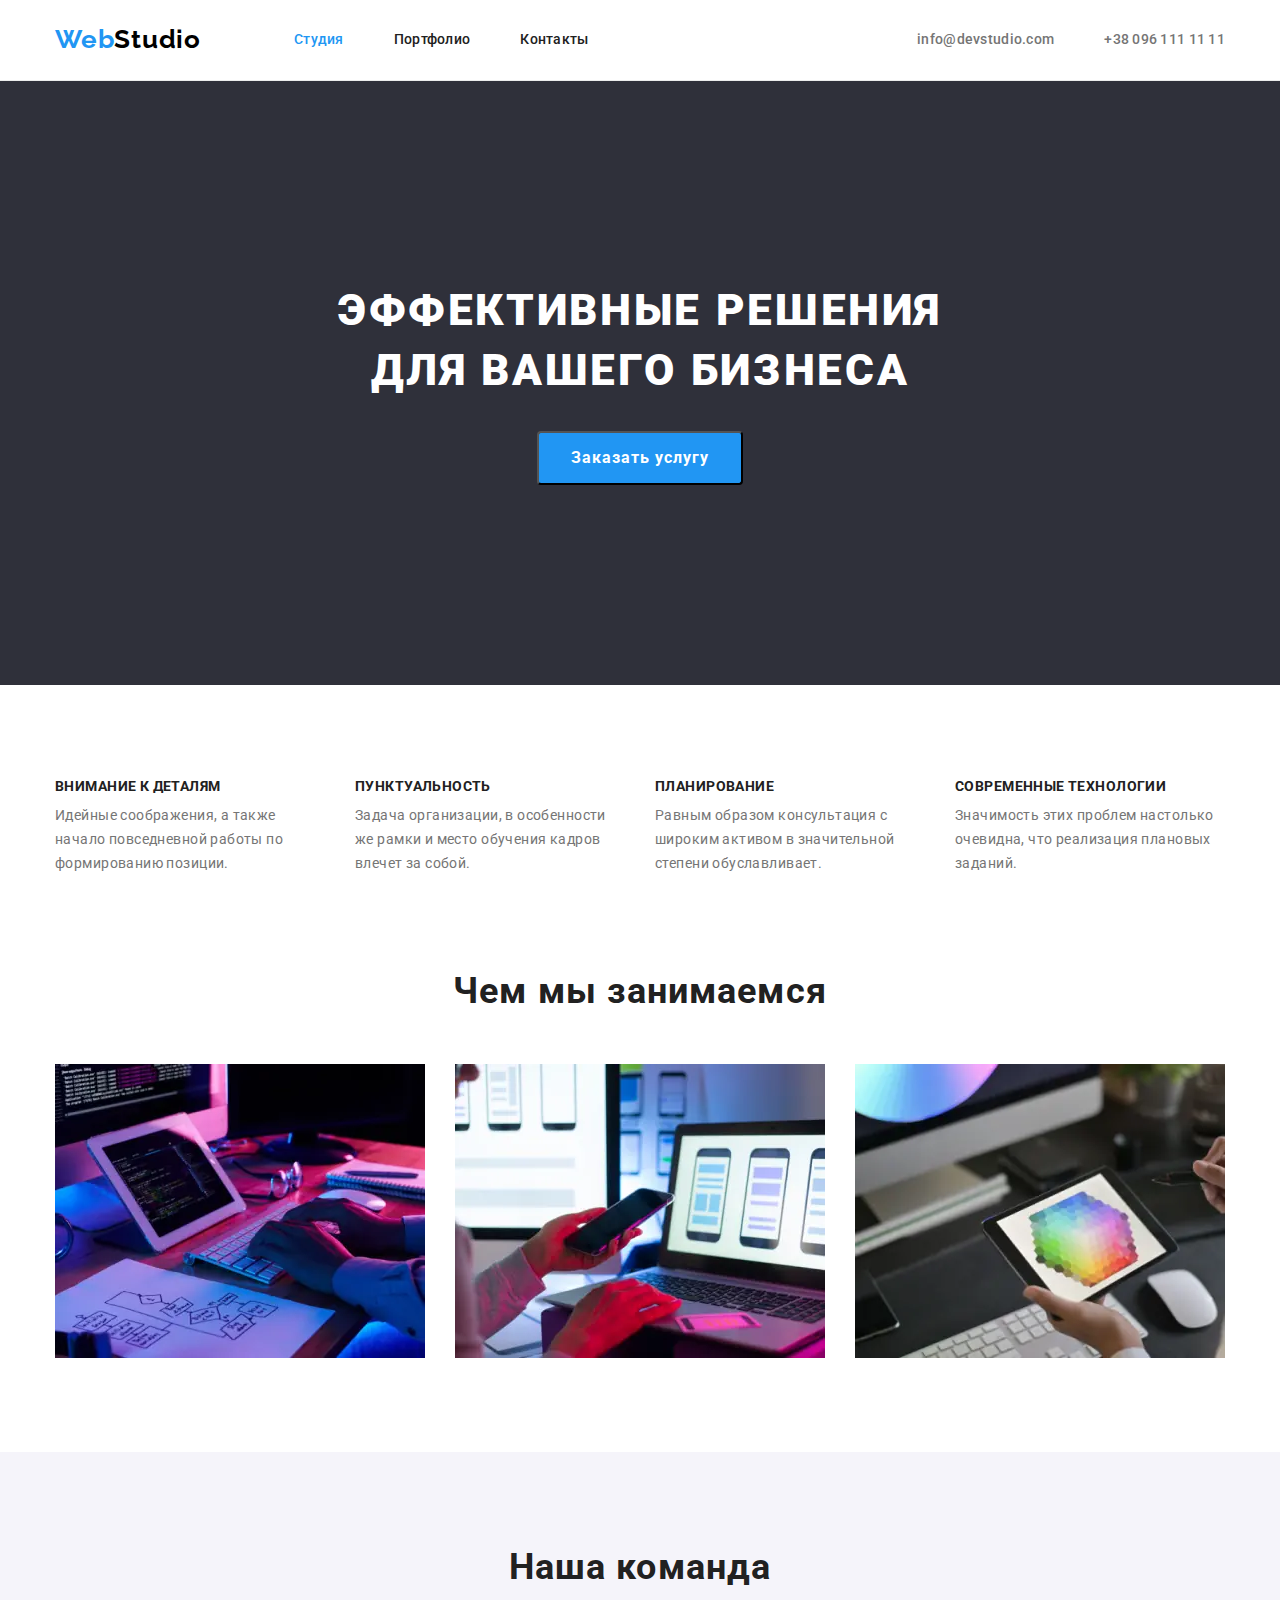
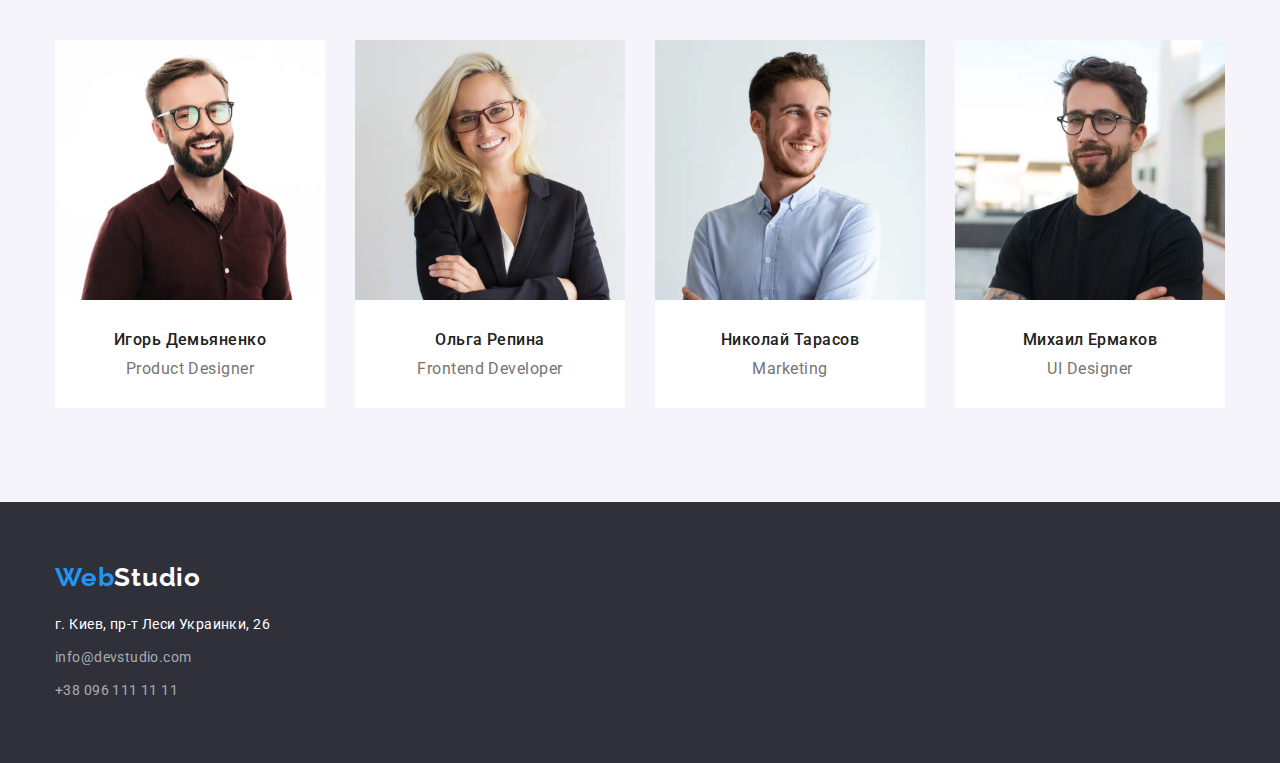
==== commit be5a6118: "исправил ошибки по домашке" ====
--- a/index.html
+++ b/index.html
@@ -182,7 +182,7 @@
         <a class="logo-link" href="./index.html">Web<span class="footer-logo">Studio</span></a>
         <address class="adress">
           <p class="text">г. Киев, пр-т Леси Украинки, 26</p>
-          <a class="link" href="mailto:info@devstudio.com">info@devstudio.com</a><br />
+          <a class="link" href="mailto:info@devstudio.com">info@devstudio.com</a>
           <a class="link" href="tel:+380961111111">+38 096 111 11 11</a>
         </address>
       </div>
--- a/css/styles.css
+++ b/css/styles.css
@@ -36,7 +36,6 @@
     height: auto;
 }
 .container {
-    box-sizing: border-box;
     width: 1200px;
     margin-right: auto;
     margin-left: auto;
@@ -76,11 +75,12 @@
 
 .nav {
     margin-left: 93px;
-    margin-right: 331px;
+    margin-right: auto;
 }
 
 .header .list {
     display: flex;
+    
 }
  .header .list .item +.item {
     margin-left: 50px;
@@ -268,14 +268,14 @@
 
 /* футер */
 .footer {
-    padding: 60px 15px;
+    padding: 60px 0px;
     margin-left: auto;
     margin-right: auto;
     background-color: var(--footer-backgound-color);
 }
 
-.adress {
-    padding-top: 20px;
+.adress { 
+    margin-top: 20px;
     font-style: normal;
     font-size: 14px;
     line-height: 1.71;
@@ -285,7 +285,8 @@
     color: var(--accent-test-color);
 }
 .adress .link {
-    padding-top: 9px;
+    display: block;
+    margin-top: 9px;
     color: var(--adress-color);
     text-decoration: none; 
 }
@@ -300,8 +301,6 @@
      align-items: center;
      justify-content: center;
      flex-wrap: wrap;
-     padding: 0;
-     margin: 0;
      list-style: none;
      /* margin-left: calc(-1 * var(--card-set-gap));
      margin-top: calc(-1 * var(--card-set-gap));  */
@@ -309,7 +308,7 @@
   /* клопки порфолио */
 .work .button {
     margin-right: 8px;
-    padding-bottom: 50px;
+    margin-bottom: 50px;
 } 
 
 .work .button:last-child {
